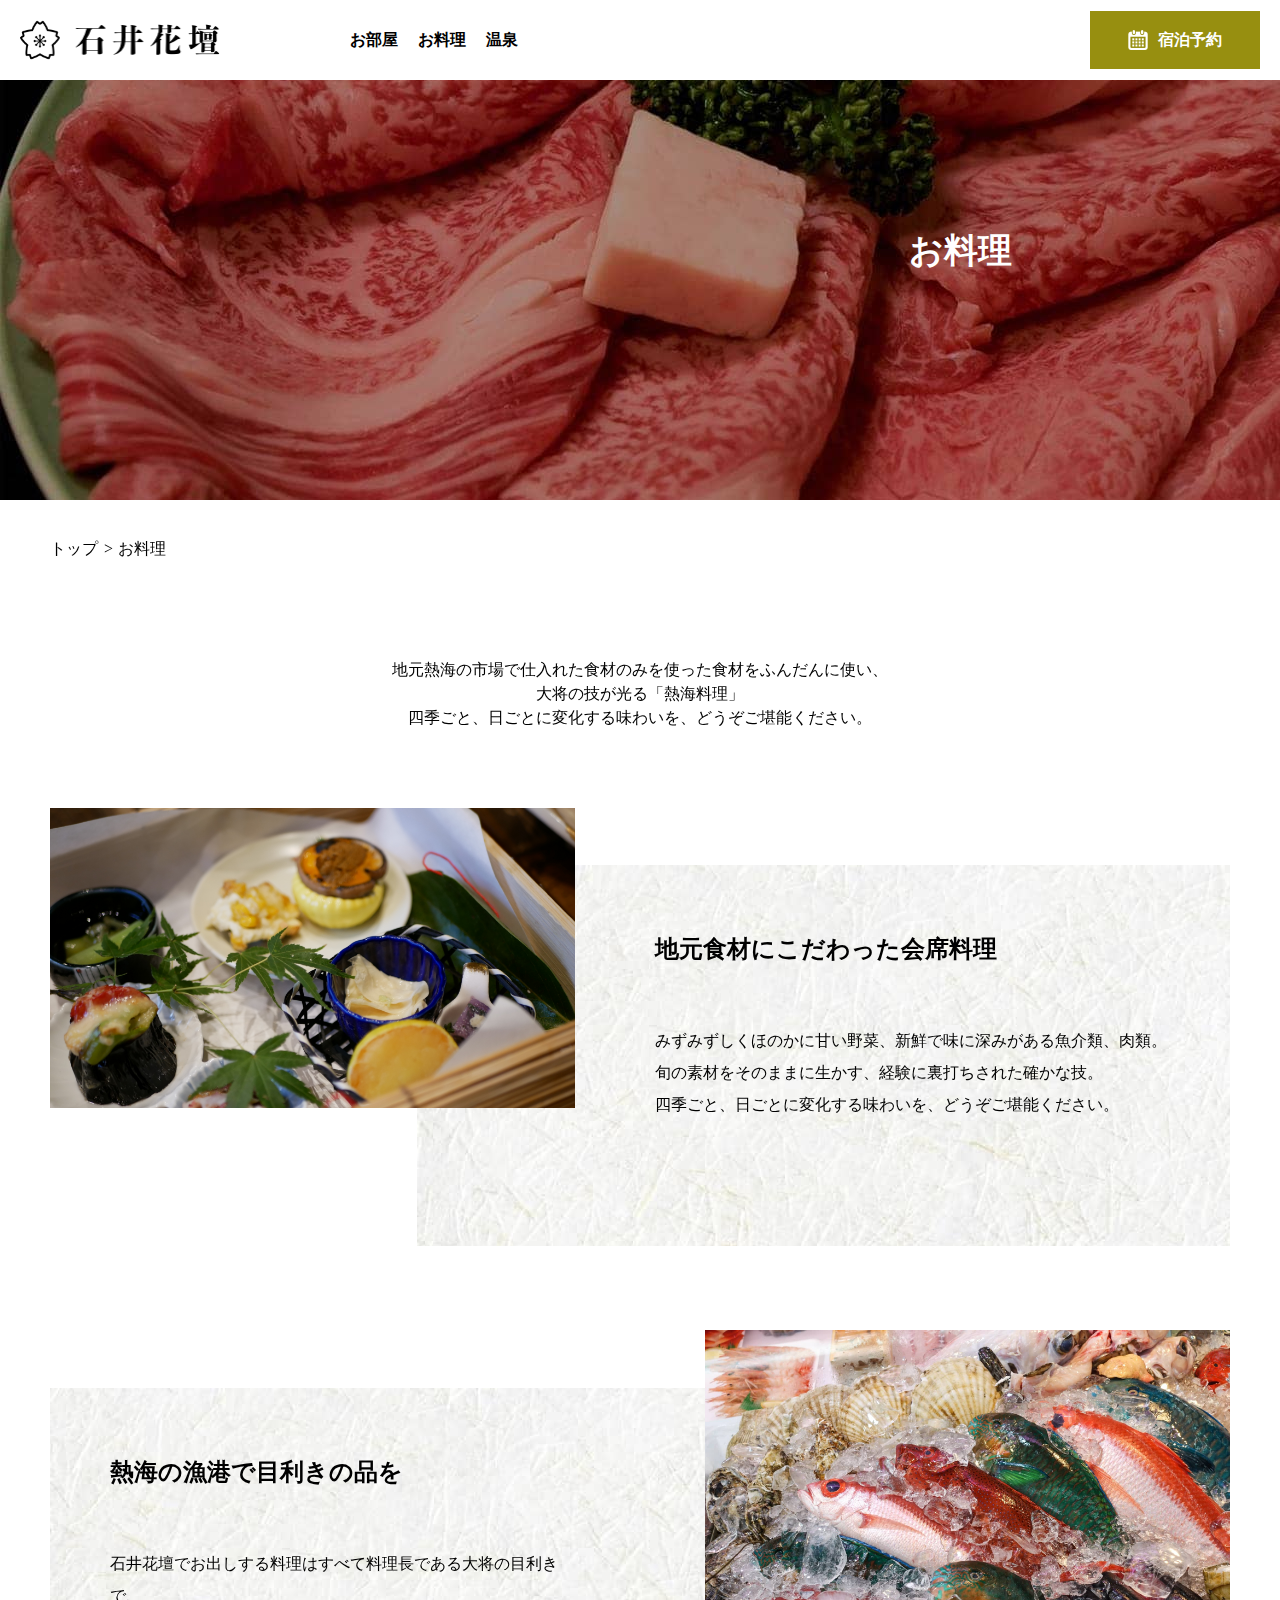
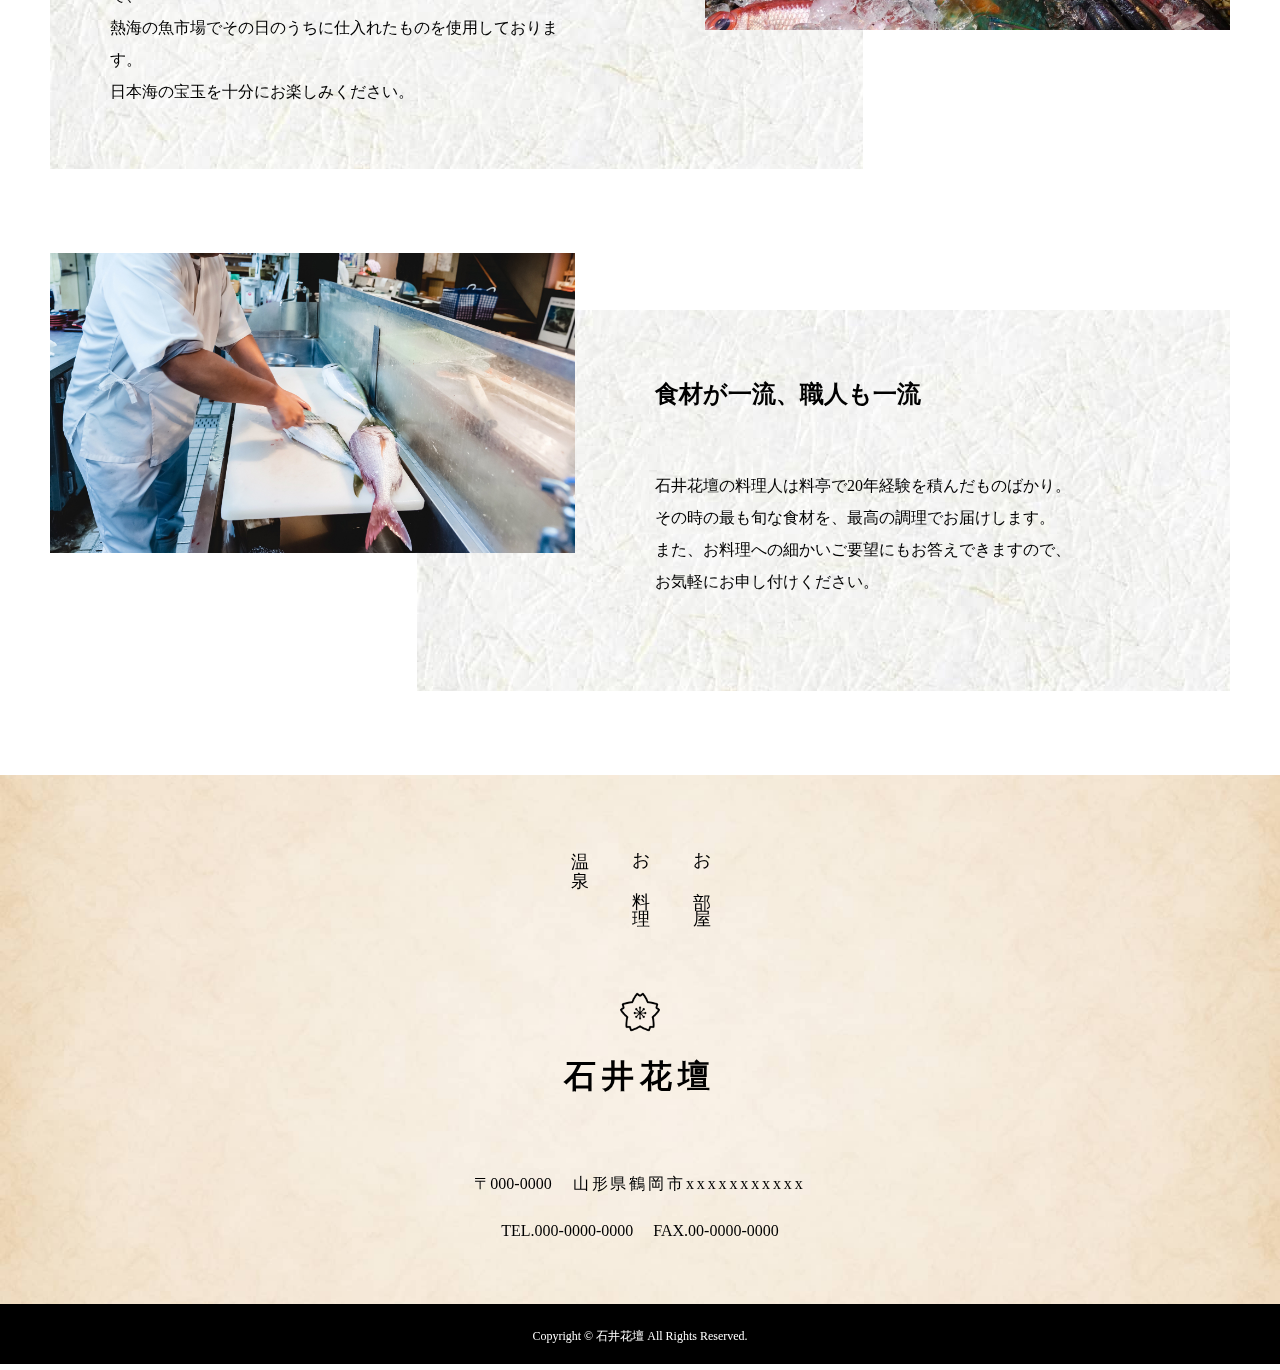
==== menu.html @ 49451297 "モーダル全ページ対応" ====
<!DOCTYPE html>
<html lang="ja">

<head>
  <meta charset="utf-8" />
  <meta http-equiv="X-UA-Compatible" content="IE=edge" />
  <meta name="viewport" content="width=device-width,initial-scale=1.0" />
  <title>お料理 - 石井花壇|温海温泉旅館【公式サイト】</title>
  <meta name="description" content="" />
  <!--PC：１２０文字以内 スマホ：70文字以内-->

  <link rel="stylesheet" href="css/reset.css" />
  <link rel="stylesheet" href="css/style.css" />
  <link rel="stylesheet" href="https://use.fontawesome.com/releases/v5.15.1/css/all.css" integrity="sha384-vp86vTRFVJgpjF9jiIGPEEqYqlDwgyBgEF109VFjmqGmIY/Y4HV4d3Gp2irVfcrp" crossorigin="anonymous">

    <!-- モーダルプラグイン -->
    <link rel="stylesheet" href="https://cdn.jsdelivr.net/npm/flatpickr/dist/flatpickr.min.css">
    <script src="https://cdn.jsdelivr.net/npm/flatpickr"></script>

</head>

<body>
  <!-- モック -->
  <img src="" alt="" class="mock"/>

  <div class="container">

    <!-- モーダル -->
    <div class="modal">
      <div class="modal_inner">
        <div class="modal_eraseBox">
          <div class="modal_erase"></div>
          <div class="modal_erase"></div>
        </div>
        <h3 class="modal_ttl">宿泊予約</h3>
        <p class="modal_txt">お名前</p>
        <input type="text" placeholder="例：石井正悟" class="modal_input">
        <p class="modal_txt">メールアドレス</p>
        <input type="email" placeholder="例：Example@example.com" class="modal_input">
        <p class="modal_txt">ご希望プラン（空いているプランのみ表示されます）</p>
        <select name="plan" id="" class="modal_input">
          <option value="" hidden>プランを選択してください</option>
          <option value="①">①【期間限定】海辺の四季旬彩、贅沢美味懐石プラン</option>
          <option value="②">②平日に優雅に楽しむ、特別宿泊プラン</option>
          <option value="③">③絶景貸切露天と個室会席を満喫できるファミリープラン</option>
        </select>
        <p class="modal_txt">日時選択</p>
        <!-- <input type="email" placeholder="日時を選択してください" class="modal_input"> -->
        <input class="flatpickr modal_input" type="text" readonly="readonly" placeholder="日時を選択してください">
  
        <input type="submit" value="送信する" class="modal_btn">

      </div>
    </div>
    <div class="modal_bgc"></div>

  <!-- ヘッダー -->
  <header class="header_row">

    <div class="header_row_left">
      <h1 class="header_row_ttl">
        <a href="index.html" class="header_link">
          <img src="img/common/sub-header-logo.png" alt="logo" class="header_row_logo">
        </a>
      </h1><!-- /.header_ttl -->

      <!-- ハンバーガーメニュー部分 -->
      <div class="nav_ham">

      </div><!-- ハンバーガーメニューここまで -->

      <!-- ナビ -->
      <nav class="header_row_nav" id="nav">
        <ul class="header_row_nav_list">
          <li class="header_row_nav_item">
            <a href="oheya.html" class="header_row_nav_link">お部屋</a>
          </li>
          <!-- /.nav_item -->
          <li class="header_row_nav_item">
            <a href="menu.html" class="header_row_nav_link">
              お料理
            </a>
          </li>
          <!-- /.nav_item -->
          <li class="header_row_nav_item">
            <a href="onsen.html" class="header_row_nav_link">
              温泉
            </a>
          </li>
          <!-- /.nav_item -->
        </ul>
      </nav>
      <!-- /.nav -->
    </div>
    <!-- header_right -->

    <div class="reserve_row">
      <div class="reserve_row_wap">
        <p href="#" class="reserve_row_link">
          <img src="img/common/calender.png" alt="カレンダー" class="reserve_row_img">
          宿泊予約
        </p>
      </div>
    </div>
  </header>


    <!-- メインコンテンツ -->
    <main>
      <!--ここからセクション （セクションの数だけコピーして使う）-->
      
        
        <section class="common_fv">
          <h2 class="common_ttl">お料理</h2>
        </section>
        
        
        
      <section class="section"> 
        <div class="section_inner">
          <ul class="breadcrumbs_list ons_flex" itemscope itemtype="http://schema.org/BreadcrumbList">
            <li itemprop="itemListElement" itemscope itemtype="http://schema.org/ListItem" class="pan_li"><a itemprop="item" href="index.html"><span itemprop="name">トップ</span></a><meta itemprop="position" content="1"></li>
            <li itemprop="itemListElement" itemscope itemtype="http://schema.org/ListItem" class="pan_li"><a itemprop="item" href="#"><span itemprop="name">お料理</span></a><meta itemprop="position" content="2"></li>
          </ul>
          <p class="common_top_txt">地元熱海の市場で仕入れた食材のみを使った食材をふんだんに使い、
            <br>
            大将の技が光る「熱海料理」
            <br>
            四季ごと、日ごとに変化する味わいを、どうぞご堪能ください。
          </p>
        </div>
      </section>
          
      <section class="common">
        <div class="section_inner">
          <div class="common_box">
            <div class="common_img">
              <img src="img/section-menu/menu01.jpg" alt="">
            </div>
            <div class="common_txtBox">
              <h3 class="common_txtBox_ttl">地元食材にこだわった会席料理</h3>
              <p class="common_txtBox_txt">みずみずしくほのかに甘い野菜、新鮮で味に深みがある魚介類、肉類。
                <br>
                旬の素材をそのままに生かす、経験に裏打ちされた確かな技。
                <br>
                四季ごと、日ごとに変化する味わいを、どうぞご堪能ください。
              </p>
            </div>
          </div>
          
          <div class="common_box">
            <div class="common_img _img_wrapper">
              <img src="img/section-menu/menu02.jpg" alt="">
            </div>
            <div class="common_txtBox _txt_wrapper">
              <h3 class="common_txtBox_ttl _txtBox_wrap">熱海の漁港で目利きの品を</h3>
              <p class="common_txtBox_txt _txtBox_wrap">石井花壇でお出しする料理はすべて料理長である大将の目利きで、
                <br>
                熱海の魚市場でその日のうちに仕入れたものを使用しております。
                <br>
                日本海の宝玉を十分にお楽しみください。
              </p>
            </div>
          </div>
          
          <div class="common_box">
            <div class="common_img">
              <img src="img/section-menu/menu03.jpg" alt="">
            </div>
            <div class="common_txtBox">
              <h3 class="common_txtBox_ttl">食材が一流、職人も一流</h3>
              <p class="common_txtBox_txt">石井花壇の料理人は料亭で20年経験を積んだものばかり。
                <br>
                その時の最も旬な食材を、最高の調理でお届けします。
                <br>
                また、お料理への細かいご要望にもお答えできますので、
                <br>
                お気軽にお申し付けください。
              </p>
            </div>
          </div>          
        </div>
      </section>
        
        
      <!--//ここまでセクション-->

    </main>

    <!-- フッター -->
    <footer class="footer" data-aos="fade-up">
      <div class="footer_info">
        <nav class="footer_nav">
          <ul class="footer_nav_list">
            <li class="footer_nav_item"><a href="oheya.html" class="footer_nav_link">お　部　屋</a></li>
            <li class="footer_nav_item"><a href="menu.html" class="footer_nav_link">お　料　理</a></li>
            <li class="footer_nav_item"><a href="onsen.html" class="footer_nav_link">温　泉</a></li>
          </ul>
        </nav>
        <div class="footer_logo">
          <img src="img/common/logo02.png" alt="ロゴ画像">
        </div>
        <h2 class="footer_ttl">石井花壇</h2>
        <div class="footer_box">
          <p class="footer_box_post">〒000-0000</p>
          <p class="footer_box_address">山形県鶴岡市xxxxxxxxxxx</p>
        </div>
        <div class="footer_box2">
          <p class="footer_box2_tel">TEL.000-0000-0000</p>
          <p class="footer_box2_fax">FAX.00-0000-0000</p>
        </div>
      </div>
      <div class="footer_copyright">
        <small class="footer_copyright_txt">Copyright © 石井花壇 All Rights Reserved.</small>
      </div>
    </footer>

  </div><!-- /.container -->

  <script src="https://ajax.googleapis.com/ajax/libs/jquery/3.5.1/jquery.min.js"></script>
  <script src="js/main.js"></script>
</body>

</html>
---- css/style.css ----
@charset "UTF-8";
/****************************************:

スタイル読み込み

*****************************************:*/
/**********

変数管理

**********/
/*************

レスポンシブ

**************/
/*************

メディアクエリ定義

**************/
/*************

font-size定義

**************/
/*************

flex定義

**************/
body {
  font-size: 16px;
  /*IE9以前に対応する*/
  font-size: 1rem;
  margin: 0 auto;
  font-family: "Times New Roman", "游明朝", "Yu Mincho", "游明朝体", "YuMincho", "ヒラギノ明朝 Pro W3", "Hiragino Mincho Pro", "HiraMinProN-W3", "HGS明朝E", "ＭＳ Ｐ明朝", "MS PMincho", serif;
  color: #000000;
}

* {
  box-sizing: border-box;
}

.container {
  margin: 0 auto;
}

/*************

モック画像
終わったら削除

**************/
.mock {
  /* モック画像 */
  position: absolute;
  top: 0;
  left: 0;
  right: 0;
  margin: 0 auto;
  width: 1920px;
  opacity: 0.3;
  /* 反転 */
  filter: hue-rotate(180deg);
  /* テキストを掴まないように */
  pointer-events: none;
  z-index: 999;
}

.section_ttl {
  font-size: 36px;
  /*IE9以前に対応する*/
  font-size: 2.25rem;
  display: block;
  text-align: center;
}

.section_inner {
  width: 100%;
  max-width: 1180px;
  margin: 0 auto;
}

/****************************************:

下層ページ用ヘッダー

*****************************************:*/
.header_row {
  width: 100%;
  height: 80px;
  padding: 0 20px;
  color: #000000;
  font-weight: bold;
  background: #ffffff;
  z-index: 999;
  position: fixed;
  display: flex;
  align-items: center;
}

.header_row_left {
  width: 50%;
  display: flex;
  align-items: center;
}

.header_row_ttl {
  width: 200px;
  height: 40px;
  margin-right: 120px;
}

.header_row_nav_list {
  display: flex;
}

.header_row_nav_link {
  margin-right: 30px;
  padding: 10px;
  color: #000000;
}

.header_row_nav_link:last-of-type {
  margin-right: 0;
}

.reserve_row {
  width: 50%;
  display: flex;
  justify-content: flex-end;
}

.reserve_row_link {
  width: 170px;
  padding: 19px;
  font-size: 16px;
  /*IE9以前に対応する*/
  font-size: 1rem;
  line-height: 0;
  letter-spacing: 0;
  color: #ffffff;
  background: #978F10;
  display: flex;
  justify-content: center;
  align-items: center;
  cursor: pointer;
}

.reserve_row_img {
  width: 20px;
  height: 20px;
  margin-right: 10px;
}

/****************************************:

button

*****************************************:*/
/****************************************:

モーダル

*****************************************:*/
/****************************************:

パンくずリスト

*****************************************:*/
/****************************************:

footer

*****************************************:*/
.footer_info {
  background: url(../../img/common/bg3.jpg) center/cover;
}

.footer_nav {
  margin: 0 auto;
  writing-mode: vertical-rl;
}

.footer_nav_list {
  margin-top: 64px;
  margin-bottom: 96px;
}

.footer_nav_item {
  margin-left: 34px;
  font-size: 18px;
  /*IE9以前に対応する*/
  font-size: 1.125rem;
}

.footer_nav_item:last-child {
  margin-left: 0;
}

.footer_logo {
  width: 40px;
  height: 40px;
  margin: 0 auto 20px;
}

.footer_ttl {
  margin-bottom: 72px;
  font-size: 32px;
  /*IE9以前に対応する*/
  font-size: 2rem;
  font-weight: bold;
  text-align: center;
  letter-spacing: 5.76px;
  line-height: 1.5;
}

.footer_box {
  display: flex;
  justify-content: center;
  margin: 0 auto 23px;
  text-align: center;
}

.footer_box_post {
  margin-right: 21px;
}

.footer_box_address {
  letter-spacing: 2.88px;
}

.footer_box2 {
  display: flex;
  justify-content: center;
  margin: 0 auto;
  text-align: center;
  padding-bottom: 61px;
}

.footer_box2_tel {
  margin-right: 20px;
}

.footer_copyright {
  height: 60px;
  background: #000000;
  text-align: center;
}

.footer_copyright_txt {
  padding-top: 23px;
  padding-bottom: 25px;
  color: #ffffff;
  font-size: 12px;
  /*IE9以前に対応する*/
  font-size: 0.75rem;
  display: block;
}

/****************************************:

各ページのスタイル読み込み

*****************************************:*/
/****************************************:

共通

*****************************************:*/
.__btn {
  border: 1px solid #000000;
}

/****************************************:

header

*****************************************:*/
.header {
  width: 100%;
  padding: 20px;
  color: #ffffff;
  position: absolute;
  top: 0;
  display: flex;
  align-items: center;
  z-index: 99;
}

.header_left {
  width: 50%;
  display: flex;
  align-items: center;
}

.header_ttl {
  width: 200px;
  height: 40px;
  margin-right: 120px;
}

.header_logo-b {
  display: none;
}

.header_nav_list {
  display: flex;
}

.header_nav_link {
  margin-right: 30px;
  padding: 10px;
  color: #ffffff;
}

.header_nav_link:last-of-type {
  margin-right: 0;
}

.reserve {
  width: 50%;
  display: flex;
  justify-content: flex-end;
}

.reserve_link {
  width: 170px;
  padding: 19px;
  font-size: 16px;
  /*IE9以前に対応する*/
  font-size: 1rem;
  line-height: 0;
  letter-spacing: 0;
  background: #978F10;
  display: flex;
  justify-content: center;
  align-items: center;
  cursor: pointer;
}

.reserve_img {
  width: 20px;
  height: 20px;
  margin-right: 10px;
}

.header.fix {
  height: 80px;
  margin: 0;
  font-weight: bold;
  background: #ffffff;
  z-index: 999;
  position: fixed;
}

.header_logo-w.fix {
  display: none;
}

.header_logo-b.fix {
  display: block;
}

.header_nav_link.fix {
  color: #000000;
}

/****************************************:

fv

*****************************************:*/
.main_imgBox {
  width: 100%;
  height: 100vh;
  position: relative;
  overflow: hidden;
}

.main_img {
  width: 100%;
  height: 100vh;
  opacity: 0;
  position: absolute;
  left: 0;
  top: 0;
  z-index: -999;
  animation: anime 15s 0s infinite;
  -webkit-animation: anime 15s 0s infinite;
}

.main_img:nth-of-type(2) {
  animation-delay: 5s;
}

.main_img:nth-of-type(3) {
  animation-delay: 10s;
}

@keyframes anime {
  0% {
    opacity: 1;
  }
  17% {
    opacity: 1;
  }
  34% {
    opacity: 1;
  }
  51% {
    opacity: 0;
    z-index: 3;
    transform: scale(1.05);
  }
  100% {
    opacity: 0;
  }
}

.fv {
  width: 100%;
  height: 100vh;
  font-size: 34px;
  /*IE9以前に対応する*/
  font-size: 2.125rem;
  color: #ffffff;
  position: relative;
}

.fv_ttl {
  writing-mode: vertical-lr;
  position: absolute;
  top: 282px;
  right: 508px;
  z-index: 10;
}

.fv_ttl2 {
  writing-mode: vertical-lr;
  position: absolute;
  top: 282px;
  right: 608px;
  z-index: 10;
}

.fv_under {
  margin: 0 0 106px auto;
  background: url("../img/common/bg.jpg") center/cover no-repeat;
}

.fv_under .section_inner {
  height: 681px;
  writing-mode: vertical-rl;
}

.fv_under_ttl {
  margin: 64px 101px 0 33px;
  line-height: 1em;
  letter-spacing: 0;
  font-size: 28px;
  /*IE9以前に対応する*/
  font-size: 1.75rem;
}

.fv_under_ttl2 {
  margin: 149px 0 0 0;
  line-height: 1em;
  letter-spacing: 0;
  font-size: 28px;
  /*IE9以前に対応する*/
  font-size: 1.75rem;
}

.fv_under_wrap {
  margin: 150px 100px 0 308px;
}

.fv_under_txt.fv_txt, .fv_under_txt2.fv_txt, .fv_under_txt3.fv_txt {
  margin-left: 118px;
  line-height: 1.73em;
  letter-spacing: 0;
  font-size: 16px;
  /*IE9以前に対応する*/
  font-size: 1rem;
}

.fv_under_txt4 {
  margin-bottom: 120px;
  text-align: right;
}

.fv_under_list {
  list-style: none;
}

/****************************************:

section

*****************************************:*/
.top_about {
  margin-bottom: -44px;
}

.top_about_box {
  display: flex;
  justify-content: flex-start;
  margin-bottom: 122px;
}

.top_about_box:nth-child(even) {
  flex-direction: row-reverse;
}

.top_about_left {
  width: 55%;
  height: 545px;
}

.top_about_right {
  width: 30%;
  margin: 32px 0 0 137px;
  letter-spacing: 0;
}

.top_about_ttl {
  margin-bottom: 50px;
  font-size: 36px;
  /*IE9以前に対応する*/
  font-size: 2.25rem;
  line-height: 1.5em;
}

.top_about_txt {
  margin-bottom: 75px;
  font-size: 16px;
  /*IE9以前に対応する*/
  font-size: 1rem;
  line-height: 2em;
}

.top_about_link {
  padding: 20px 40px;
  display: inline-block;
  line-height: 20px;
}

/****************************************:

section

*****************************************:*/
.plan {
  height: 775px;
  background: url(../../img/common/bg02.jpg) center/cover;
}

.plan_logo {
  height: 40px;
  width: 40px;
  margin: 0 auto 60px;
  padding-top: 60px;
}

.plan_box {
  margin-top: 66px;
  display: flex;
  justify-content: space-between;
}

.plan_boxImg {
  height: 209px;
  width: 331px;
  margin-bottom: 32px;
  overflow: hidden;
}

.plan_ttl {
  margin-bottom: 36px;
  font-size: 20px;
  /*IE9以前に対応する*/
  font-size: 1.25rem;
  line-height: 1.6;
}

.plan_txt {
  line-height: 2;
}

/****************************************:

section

*****************************************:*/
.area ul {
  display: none;
}

.area ul.show {
  display: block;
}

.notice {
  height: 697px;
  margin-top: 60px;
  margin-bottom: 75px;
}

.notice_logo {
  height: 40px;
  width: 40px;
  margin: 0 auto 20px;
}

.notice_sales {
  display: flex;
  justify-content: center;
}

.notice_sales_txt {
  margin-top: 46px;
  margin-right: 53px;
  margin-bottom: 64px;
}

.notice_sales_txt:last-child {
  margin-right: 0;
}

.notice_sales_txt:hover {
  text-decoration: underline;
}

.notice_box {
  display: flex;
  flex-wrap: wrap;
}

.notice_item {
  height: 130px;
  width: 570px;
  margin-left: 10px;
  margin-bottom: 60px;
  display: flex;
}

.notice_item_img {
  height: 100px;
  width: 103px;
}

.notice_textbox {
  margin-left: 30px;
}

.notice_textbox_date {
  margin-bottom: 10px;
}

/****************************************:

section

*****************************************:*/
.access {
  height: 1381px;
  background: url(../../img/common/bg.jpg) center/cover;
}

.access_logo {
  height: 40px;
  width: 40px;
  margin: 0 auto 20px;
}

.access_box {
  margin-top: 66px;
  display: flex;
}

.access_imgbox {
  height: 370px;
  width: 656px;
}

.access_textbox {
  margin-top: 20px;
  margin-left: 83px;
  text-align: left;
}

.access_txt {
  margin-bottom: 24px;
  font-weight: bold;
}

.access_map {
  display: block;
  margin: 69px auto 110px;
}

/****************************************:

footer

*****************************************:*/
/****************************************:

fv

*****************************************:*/
.common_fv {
  width: 1920px;
  height: 500px;
  margin-bottom: 37px;
  background: url(../img/section-menu/menu-header.jpg) center/cover;
  position: relative;
}

.common_ttl {
  color: #ffffff;
  font-size: 34px;
  /*IE9以前に対応する*/
  font-size: 2.125rem;
  position: absolute;
  top: 50%;
  left: 50%;
  transform: translate(-50%, -50%);
}

.common_pan {
  margin-bottom: 97px;
}

.common_top_txt {
  margin-bottom: 78px;
  font-size: 16px;
  /*IE9以前に対応する*/
  font-size: 1rem;
  text-align: center;
}

.common_box {
  margin-bottom: 84px;
}

.common_img {
  width: 525px;
  height: 300px;
  overflow: hidden;
}

@media screen and (max-width: 769px) and (min-width: 480px) {
  .common_img {
    width: 50%;
  }
}

.common_txtBox {
  width: 813px;
  height: 381px;
  margin: -243px 0 0 367px;
  background: url(../img/common/bg.jpg);
}

.common_txtBox_ttl {
  margin-left: 238px;
  margin-bottom: 52px;
  padding-top: 60px;
  font-size: 24px;
  /*IE9以前に対応する*/
  font-size: 1.5rem;
  line-height: 2;
}

.common_txtBox_txt {
  margin-left: 238px;
  font-size: 16px;
  /*IE9以前に対応する*/
  font-size: 1rem;
  line-height: 2;
}

._img_wrapper {
  margin: 0 0 0 auto;
}

._txt_wrapper {
  margin: -242px auto 0 0;
  padding: 0 274px 165px 0;
}

._txtBox_wrap {
  margin-left: 60px;
}

/****************************************:

section

*****************************************:*/
/****************************************:

header下層ページデザイン修正

*****************************************:*/
/****************************************:

fv

*****************************************:*/
.mb52 {
  margin-bottom: 52px;
}

.note {
  font-size: 14px;
  /*IE9以前に対応する*/
  font-size: 0.875rem;
  line-height: 1.5;
}

.oheya_fv {
  width: 100%;
  height: 580px;
  margin-bottom: 37px;
  background: url(../../img/section-oheya/oheya-header.jpg) center/cover;
  position: relative;
}

.oheya_common_txtBox_txt_note {
  margin-left: 238px;
}

/****************************************:

section

*****************************************:*/
.ons_mb {
  margin-bottom: 200px !important;
}

@media screen and (max-width: 769px) and (min-width: 480px) {
  .ons_mb {
    margin-bottom: 70px !important;
  }
}

.ons_flex {
  display: flex;
  justify-content: flex-start;
  flex-wrap: nowrap;
}

.pan_li {
  margin: 0 20px 97px 0;
  position: relative;
}

.pan_li:nth-child(1)::after {
  content: ">";
  position: absolute;
  top: 0;
  right: -15px;
}

/****************************************:

fv

*****************************************:*/
@media screen and (max-width: 769px) and (min-width: 480px) {
  .ons_body .header_ttl {
    height: auto;
    margin-right: 80px;
  }
}

.ons_body .row {
  height: 80px;
  margin: 0;
  color: #000000;
  font-weight: bold;
  background: #ffffff;
  z-index: 999;
  position: fixed;
}

@media screen and (max-width: 769px) and (min-width: 480px) {
  .ons_body .row {
    height: 60px;
  }
}

@media screen and (max-width: 769px) and (min-width: 480px) {
  .ons_body .header_nav_link {
    width: 53px;
    padding: 0 !important;
    margin-right: 30px;
    display: block;
  }
}

.ons_body .header_nav_link:last-of-type {
  margin-right: 0;
}

.ons_body .footer_nav_list {
  margin-top: 24px;
  margin-bottom: 30px;
}

.ons_body .footer_nav_item {
  font-size: 15px;
  /*IE9以前に対応する*/
  font-size: 0.9375rem;
}

.ons_body .footer_logo {
  width: 32px;
  height: 32px;
}

.ons_body .footer_ttl {
  margin-bottom: 27px;
  font-size: 23px;
  /*IE9以前に対応する*/
  font-size: 1.4375rem;
}

.ons_body .footer_box2 {
  padding-bottom: 41px;
}

.ons_body .footer_copyright_txt {
  padding-top: 23px;
  padding-bottom: 20px;
  font-size: 9px;
  /*IE9以前に対応する*/
  font-size: 0.5625rem;
}

@media screen and (max-width: 769px) and (min-width: 480px) {
  .ons_main .section_inner {
    max-width: 677px;
  }
}

.ons_fv {
  width: 1920px;
  height: 580px;
  margin-bottom: 37px;
  background: url(../../img/section-onsen/onsen-header.jpg) center/cover;
  display: flex;
  align-items: center;
  justify-content: center;
}

@media screen and (max-width: 769px) and (min-width: 480px) {
  .ons_fv {
    width: 751px;
    height: 432px;
  }
}

.ons_ttl {
  color: #ffffff;
  font-size: 34px;
}

.ons_pan {
  margin-bottom: 97px;
  font-size: 16px;
  font-weight: bold;
}

.ons_top_txt {
  margin-bottom: 78px;
  font-size: 16px;
  font-weight: bold;
  line-height: 2;
  text-align: center;
}

@media screen and (max-width: 769px) and (min-width: 480px) {
  .ons_top_txt {
    font-size: 14px;
  }
}

.ons_imgTxt {
  margin-bottom: 84px;
}

.ons_imgBox {
  width: 525px;
  height: 300px;
  display: flex;
  align-items: center;
  justify-content: center;
  overflow: hidden;
}

@media screen and (max-width: 769px) and (min-width: 480px) {
  .ons_imgBox {
    width: 367px;
    height: 245px;
  }
}

.ons_txtBox {
  width: 813px;
  height: 381px;
  padding: 60px 127px 165px 238px;
  margin: -243px 0 0 367px;
  font-weight: bold;
  background: transparent url(../../img/common/bg.jpg);
  box-sizing: border-box;
}

@media screen and (max-width: 769px) and (min-width: 480px) {
  .ons_txtBox {
    width: 439px;
    height: 260px;
    padding: 38px 20px 50px 143px;
    margin: -200px 0 0 246px;
  }
}

.ons_boxTtl {
  margin-bottom: 52px;
  font-size: 24px;
  line-height: 2;
}

@media screen and (max-width: 769px) and (min-width: 480px) {
  .ons_boxTtl {
    margin-bottom: 30px;
    font-size: 17px;
  }
}

.ons_txt {
  font-size: 16px;
  line-height: 2;
}

@media screen and (max-width: 769px) and (min-width: 480px) {
  .ons_txt {
    font-size: 12px;
  }
}

.ons_effect {
  padding: 100px 0;
  margin-bottom: 100px;
  border-top: 1px solid #ccc;
  border-bottom: 1px solid #ccc;
}

@media screen and (max-width: 769px) and (min-width: 480px) {
  .ons_effect {
    padding: 40px 0;
    margin-bottom: 40px;
  }
}

.ons_effect_ttl {
  margin-bottom: 69px;
  font-size: 26px;
}

@media screen and (max-width: 769px) and (min-width: 480px) {
  .ons_effect_ttl {
    margin-bottom: 49px;
    font-size: 22px;
  }
}

.ons_table {
  width: 880px;
  margin: 0 auto;
  font-weight: bold;
}

@media screen and (max-width: 769px) and (min-width: 480px) {
  .ons_table {
    width: 677px;
  }
}

.ons_table_tr {
  text-align: left;
  font-size: 15px;
  border-top: 1px solid #ccc;
}

@media screen and (max-width: 769px) and (min-width: 480px) {
  .ons_table_tr {
    font-size: 13px;
  }
}

.ons_table_tr:nth-child(3) {
  border-bottom: 1px solid #ccc;
}

.ons_table_th {
  width: 187px;
  padding: 17px 125px 17px 0;
}

@media screen and (max-width: 769px) and (min-width: 480px) {
  .ons_table_th {
    width: 148px;
    padding: 13px 0 13px 15px;
  }
}

.ons_table_td {
  width: 660px;
  padding: 17px 0;
}

@media screen and (max-width: 769px) and (min-width: 480px) {
  .ons_table_td {
    width: 650px;
  }
}

._imgBoxUnder {
  margin: 0 0 0 auto;
}

._txtBoxUnder {
  padding: 60px 209px 165px 60px;
  margin: -242px auto 0 0;
}

@media screen and (max-width: 769px) and (min-width: 480px) {
  ._txtBoxUnder {
    width: 439px;
    height: 265px;
    padding: 40px 145px 39px 31px;
    margin: -200px 0 0 0;
  }
}

/****************************************:

section

*****************************************:*/
/****************************************:

modal

*****************************************:*/
body.modalin {
  overflow: hidden;
}

.container {
  position: relative;
}

.modal {
  position: fixed;
  top: 50%;
  left: 50%;
  z-index: 1001;
  transform: translate(-50%, -50%);
  display: none;
}

.modal.in {
  display: block;
}

.modal_inner {
  width: 550px;
  height: 600px;
  padding: 29px 60px 90px;
  font-weight: bold;
  box-sizing: border-box;
  background-color: #ffffff;
  position: relative;
}

.modal_eraseBox {
  width: 25px;
  height: 25px;
  position: absolute;
  top: 35px;
  right: 22px;
  z-index: 10;
  cursor: pointer;
}

.modal_erase {
  width: 30px;
  height: 2px;
  background-color: #707070;
  transform-origin: 100% 0%;
  transform: translateX(-30%) rotate(-45deg);
}

.modal_erase:nth-child(2) {
  transform-origin: 0% 0%;
  transform: translateX(3%) rotate(45deg);
}

.modal_ttl {
  margin: 0 auto 30px;
  font-size: 20px;
  display: table;
}

.modal_txt {
  margin-bottom: 5px;
  font-size: 16px;
}

.modal_txt:nth-child(2) {
  padding-top: 30px;
  border-top: 1px solid #ccc;
}

.modal_input {
  width: 429px;
  padding: 8px 0;
  margin-bottom: 5px;
  appearance: none;
}

.modal_input::-ms-expand {
  display: none;
}

.modal_btn {
  width: 198px;
  height: 42px;
  margin: 64px auto 0;
  display: block;
}

.modal_bgc {
  width: 100%;
  height: 100vh;
  background-color: rgba(0, 0, 0, 0);
  position: fixed;
  top: 0;
  left: 0;
  z-index: -1000;
  transition: .3s;
}

.modal_bgc.in {
  background-color: rgba(0, 0, 0, 0.5);
  z-index: 1000;
}
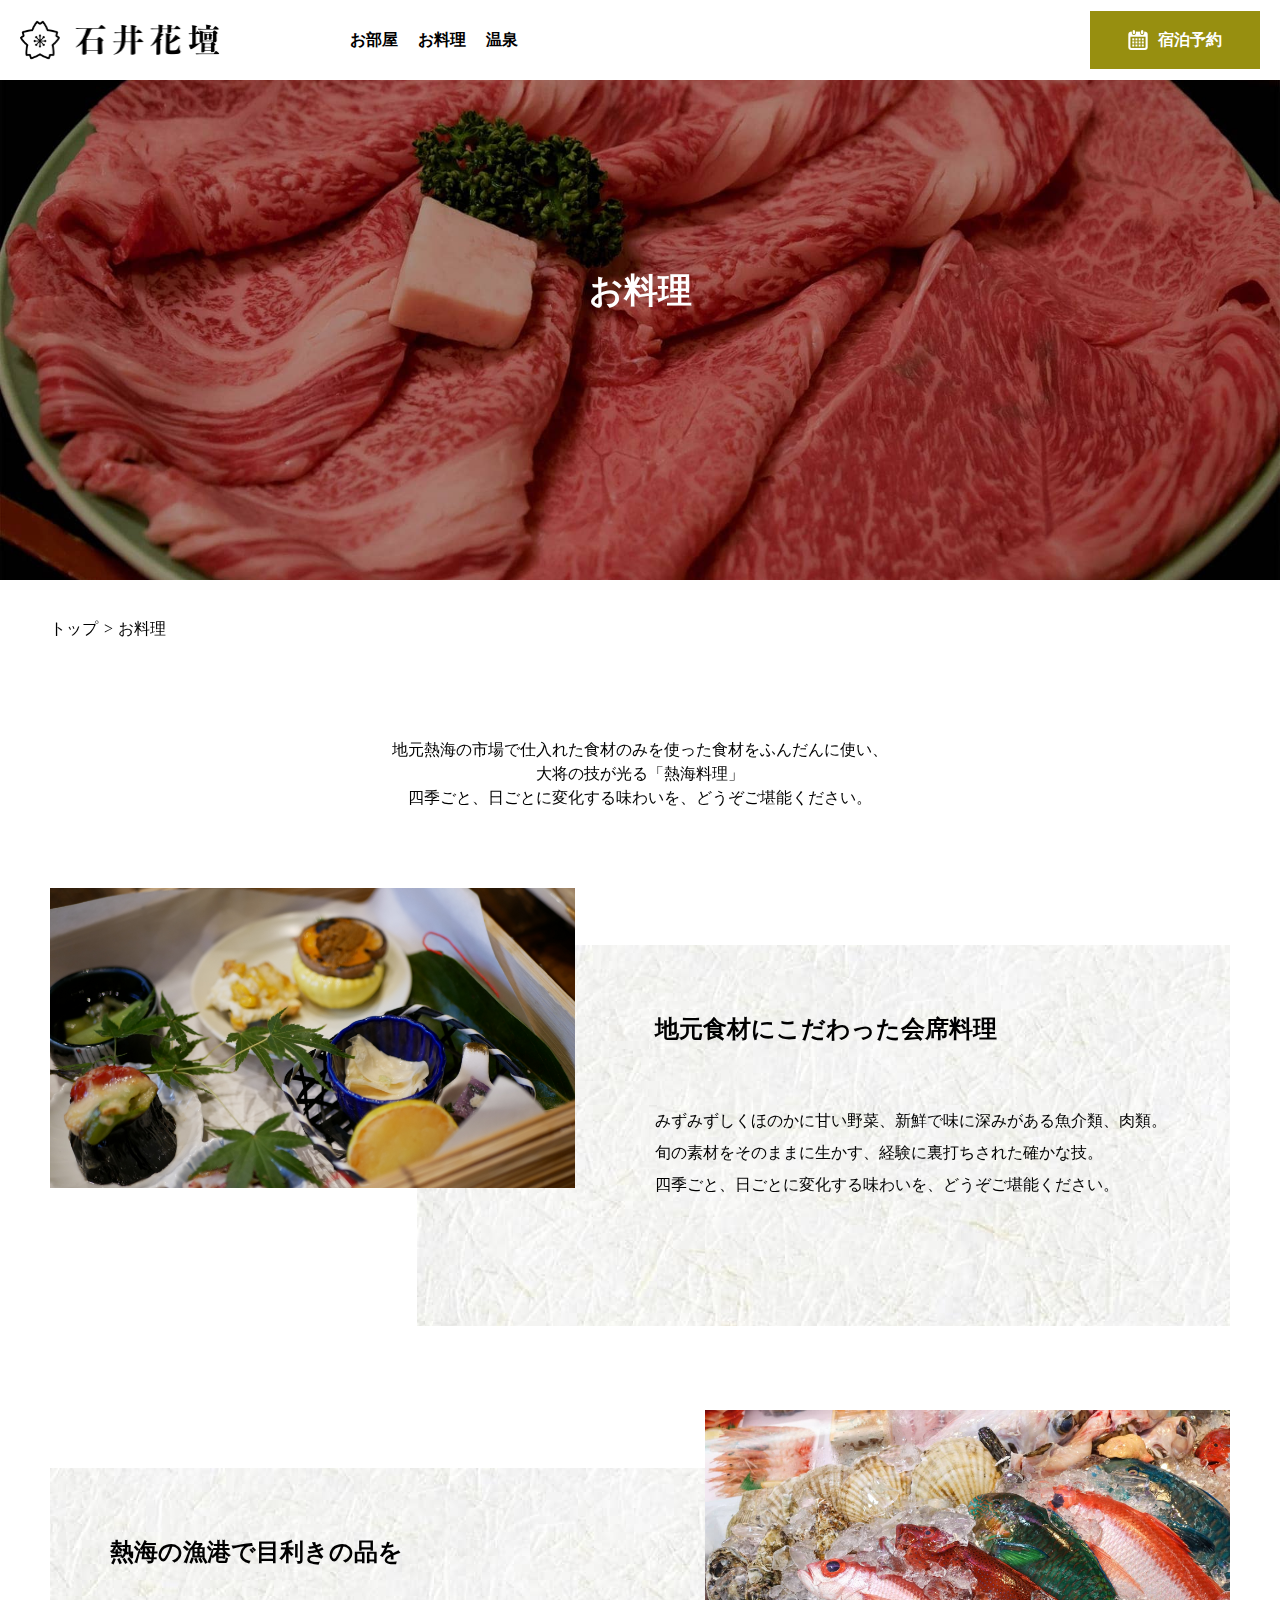
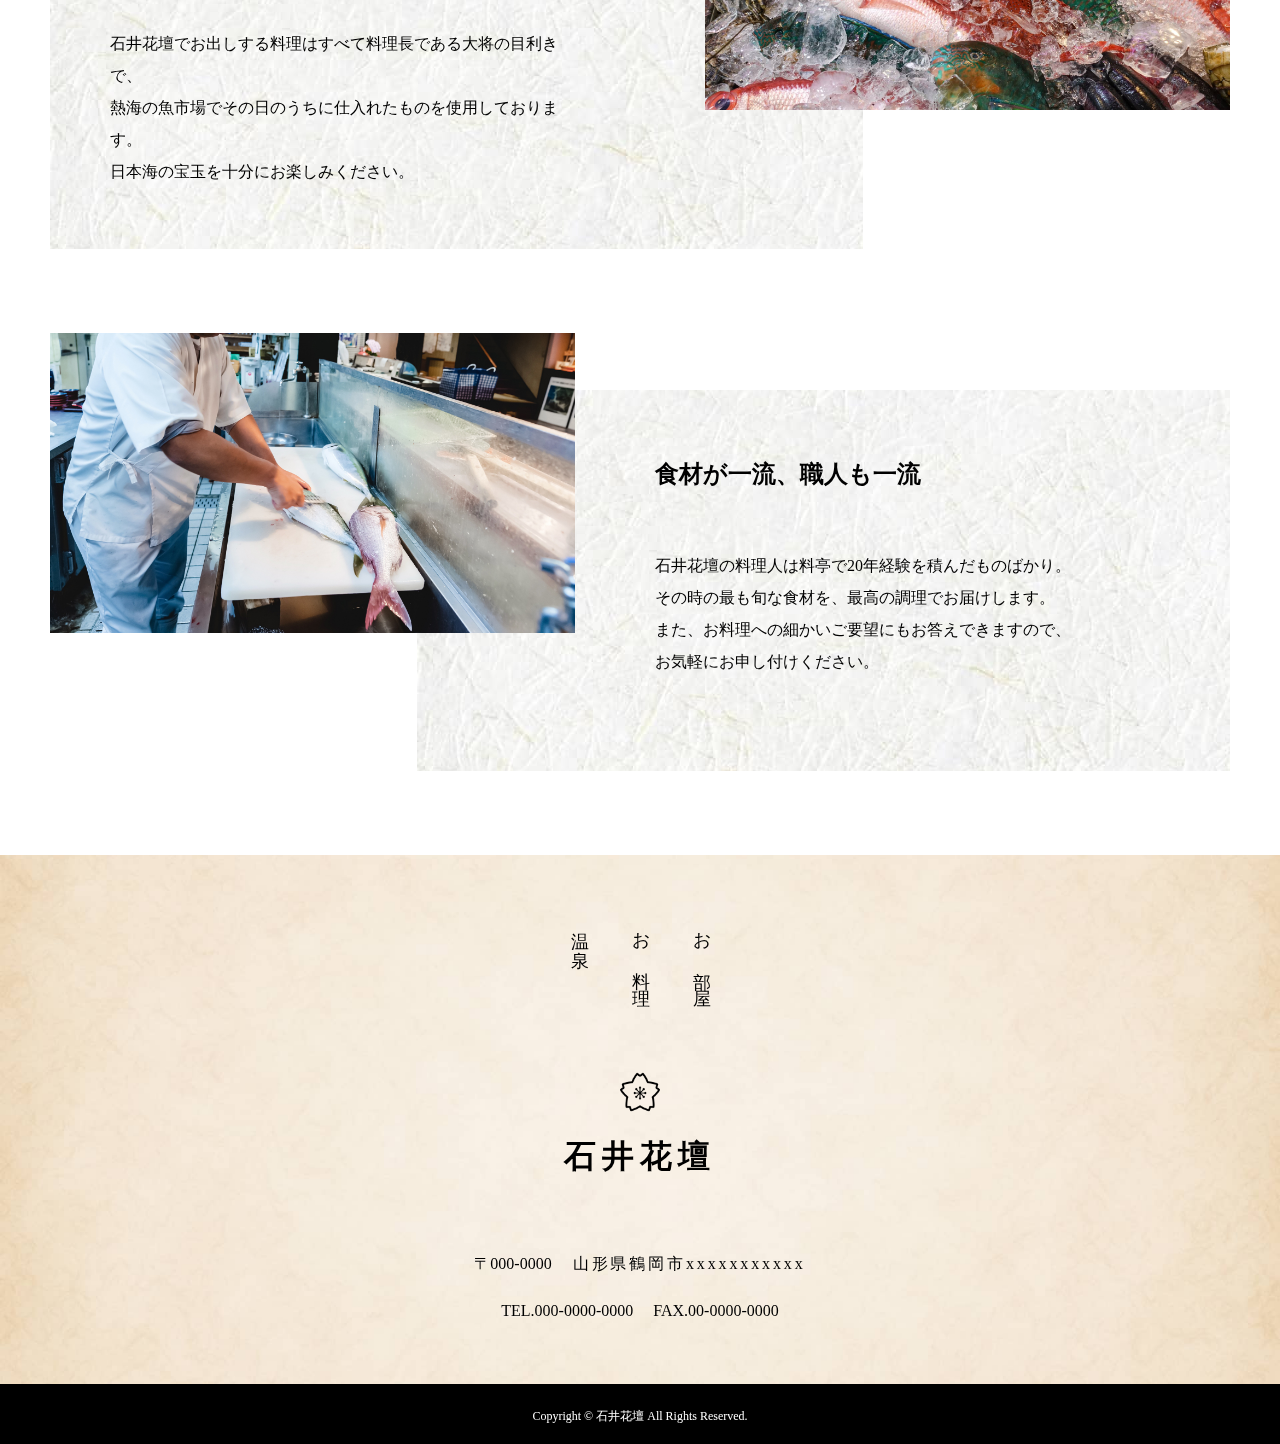
==== commit 65101d35: "更新" ====
--- a/menu.html
+++ b/menu.html
@@ -11,17 +11,19 @@
 
   <link rel="stylesheet" href="css/reset.css" />
   <link rel="stylesheet" href="css/style.css" />
-  <link rel="stylesheet" href="https://use.fontawesome.com/releases/v5.15.1/css/all.css" integrity="sha384-vp86vTRFVJgpjF9jiIGPEEqYqlDwgyBgEF109VFjmqGmIY/Y4HV4d3Gp2irVfcrp" crossorigin="anonymous">
-
-    <!-- モーダルプラグイン -->
-    <link rel="stylesheet" href="https://cdn.jsdelivr.net/npm/flatpickr/dist/flatpickr.min.css">
-    <script src="https://cdn.jsdelivr.net/npm/flatpickr"></script>
+  <link rel="icon" href="img/common/logo02.png">
+  <link rel="stylesheet" href="https://use.fontawesome.com/releases/v5.15.1/css/all.css"
+    integrity="sha384-vp86vTRFVJgpjF9jiIGPEEqYqlDwgyBgEF109VFjmqGmIY/Y4HV4d3Gp2irVfcrp" crossorigin="anonymous">
+
+  <!-- モーダルプラグイン -->
+  <link rel="stylesheet" href="https://cdn.jsdelivr.net/npm/flatpickr/dist/flatpickr.min.css">
+  <script src="https://cdn.jsdelivr.net/npm/flatpickr"></script>
 
 </head>
 
 <body>
   <!-- モック -->
-  <img src="" alt="" class="mock"/>
+  <img src="" alt="" class="mock" />
 
   <div class="container">
 
@@ -47,80 +49,86 @@
         <p class="modal_txt">日時選択</p>
         <!-- <input type="email" placeholder="日時を選択してください" class="modal_input"> -->
         <input class="flatpickr modal_input" type="text" readonly="readonly" placeholder="日時を選択してください">
-  
+
         <input type="submit" value="送信する" class="modal_btn">
 
       </div>
     </div>
     <div class="modal_bgc"></div>
 
-  <!-- ヘッダー -->
-  <header class="header_row">
-
-    <div class="header_row_left">
-      <h1 class="header_row_ttl">
-        <a href="index.html" class="header_link">
-          <img src="img/common/sub-header-logo.png" alt="logo" class="header_row_logo">
-        </a>
-      </h1><!-- /.header_ttl -->
-
-      <!-- ハンバーガーメニュー部分 -->
-      <div class="nav_ham">
-
-      </div><!-- ハンバーガーメニューここまで -->
-
-      <!-- ナビ -->
-      <nav class="header_row_nav" id="nav">
-        <ul class="header_row_nav_list">
-          <li class="header_row_nav_item">
-            <a href="oheya.html" class="header_row_nav_link">お部屋</a>
-          </li>
-          <!-- /.nav_item -->
-          <li class="header_row_nav_item">
-            <a href="menu.html" class="header_row_nav_link">
-              お料理
-            </a>
-          </li>
-          <!-- /.nav_item -->
-          <li class="header_row_nav_item">
-            <a href="onsen.html" class="header_row_nav_link">
-              温泉
-            </a>
-          </li>
-          <!-- /.nav_item -->
-        </ul>
-      </nav>
-      <!-- /.nav -->
-    </div>
-    <!-- header_right -->
-
-    <div class="reserve_row">
-      <div class="reserve_row_wap">
-        <p href="#" class="reserve_row_link">
-          <img src="img/common/calender.png" alt="カレンダー" class="reserve_row_img">
-          宿泊予約
-        </p>
-      </div>
-    </div>
-  </header>
+    <!-- ヘッダー -->
+    <header class="header_row">
+
+      <div class="header_row_left">
+        <h1 class="header_row_ttl">
+          <a href="index.html" class="header_link">
+            <img src="img/common/sub-header-logo.png" alt="logo" class="header_row_logo">
+          </a>
+        </h1><!-- /.header_ttl -->
+
+        <!-- ハンバーガーメニュー部分 -->
+        <div class="nav_ham">
+
+        </div><!-- ハンバーガーメニューここまで -->
+
+        <!-- ナビ -->
+        <nav class="header_row_nav" id="nav">
+          <ul class="header_row_nav_list">
+            <li class="header_row_nav_item">
+              <a href="oheya.html" class="header_row_nav_link">お部屋</a>
+            </li>
+            <!-- /.nav_item -->
+            <li class="header_row_nav_item">
+              <a href="menu.html" class="header_row_nav_link">
+                お料理
+              </a>
+            </li>
+            <!-- /.nav_item -->
+            <li class="header_row_nav_item">
+              <a href="onsen.html" class="header_row_nav_link">
+                温泉
+              </a>
+            </li>
+            <!-- /.nav_item -->
+          </ul>
+        </nav>
+        <!-- /.nav -->
+      </div>
+      <!-- header_right -->
+
+      <div class="reserve_row">
+        <div class="reserve_row_wap">
+          <p href="#" class="reserve_row_link">
+            <img src="img/common/calender.png" alt="カレンダー" class="reserve_row_img">
+            宿泊予約
+          </p>
+        </div>
+      </div>
+    </header>
 
 
     <!-- メインコンテンツ -->
     <main>
       <!--ここからセクション （セクションの数だけコピーして使う）-->
-      
-        
-        <section class="common_fv">
-          <h2 class="common_ttl">お料理</h2>
-        </section>
-        
-        
-        
-      <section class="section"> 
+
+
+      <section class="common_fv">
+        <h2 class="common_ttl">お料理</h2>
+      </section>
+
+
+
+      <section class="section">
         <div class="section_inner">
           <ul class="breadcrumbs_list ons_flex" itemscope itemtype="http://schema.org/BreadcrumbList">
-            <li itemprop="itemListElement" itemscope itemtype="http://schema.org/ListItem" class="pan_li"><a itemprop="item" href="index.html"><span itemprop="name">トップ</span></a><meta itemprop="position" content="1"></li>
-            <li itemprop="itemListElement" itemscope itemtype="http://schema.org/ListItem" class="pan_li"><a itemprop="item" href="#"><span itemprop="name">お料理</span></a><meta itemprop="position" content="2"></li>
+            <li itemprop="itemListElement" itemscope itemtype="http://schema.org/ListItem" class="pan_li"><a
+                itemprop="item" href="index.html"><span itemprop="name">トップ</span></a>
+              <meta itemprop="position" content="1">
+            </li>
+            <li itemprop="itemListElement" itemscope itemtype="http://schema.org/ListItem" class="pan_li"><a
+                itemprop="item" href="#"><span itemprop="name">お料理</span></a>
+              <meta itemprop="position" content="2">
+            </li>
           </ul>
           <p class="common_top_txt">地元熱海の市場で仕入れた食材のみを使った食材をふんだんに使い、
             <br>
@@ -130,7 +138,7 @@
           </p>
         </div>
       </section>
-          
+
       <section class="common">
         <div class="section_inner">
           <div class="common_box">
@@ -147,7 +155,7 @@
               </p>
             </div>
           </div>
-          
+
           <div class="common_box">
             <div class="common_img _img_wrapper">
               <img src="img/section-menu/menu02.jpg" alt="">
@@ -162,7 +170,7 @@
               </p>
             </div>
           </div>
-          
+
           <div class="common_box">
             <div class="common_img">
               <img src="img/section-menu/menu03.jpg" alt="">
@@ -178,11 +186,11 @@
                 お気軽にお申し付けください。
               </p>
             </div>
-          </div>          
+          </div>
         </div>
       </section>
-        
-        
+
+
       <!--//ここまでセクション-->
 
     </main>
--- a/css/style.css
+++ b/css/style.css
@@ -82,6 +82,22 @@
   margin: 0 auto;
 }
 
+.br_pc {
+  display: block;
+}
+
+@media screen and (max-width: 769px) and (min-width: 480px) {
+  .br_pc {
+    display: none;
+  }
+}
+
+@media screen and (max-width: 480px) {
+  .br_pc {
+    display: none;
+  }
+}
+
 /****************************************:
 
 下層ページ用ヘッダー
@@ -98,6 +114,7 @@
   position: fixed;
   display: flex;
   align-items: center;
+  transition: .3s;
 }
 
 .header_row_left {
@@ -156,6 +173,97 @@
 
 /****************************************:
 
+hamburger
+
+*****************************************:*/
+@media screen and (max-width: 480px) {
+  .header {
+    display: none;
+  }
+  .nav_ham {
+    cursor: pointer;
+    position: absolute;
+    top: 50%;
+    right: 0;
+    transform: translateY(-50%);
+    width: 25px;
+    height: 25px;
+    z-index: 100;
+  }
+  .nav_ham.clicked {
+    right: 40px;
+  }
+  .nav_hamspan {
+    font-size: 1.1rem;
+    position: absolute;
+    top: -20px;
+    left: -25px;
+  }
+  .nav_line {
+    position: absolute;
+    width: 100%;
+    height: 2px;
+    background-color: #ffffff;
+  }
+  .nav_line:nth-child(1) {
+    top: 0px;
+  }
+  .nav_line:nth-child(2) {
+    top: 8px;
+  }
+  .nav_line:nth-child(3) {
+    top: 16px;
+  }
+  .nav_line.clicked:nth-child(1) {
+    transform: translateY(12px) rotate(-315deg);
+    transition: .5s;
+  }
+  .nav_line.clicked:nth-child(2) {
+    left: 0;
+    transition: .9s;
+    opacity: 0;
+  }
+  .nav_line.clicked:nth-child(3) {
+    transform: translateY(-4px) rotate(315deg);
+    transition: .5s;
+  }
+  .nav_item {
+    text-align: center;
+    margin-top: 50px;
+    font-size: 2.5rem;
+    line-height: 3;
+    padding-right: 30px;
+  }
+  .nav_link {
+    position: relative;
+    display: block;
+    letter-spacing: .2em;
+    transition: .3s;
+  }
+  .nav_link::after {
+    position: absolute;
+    bottom: -5px;
+    left: 0;
+    content: '';
+    width: 100%;
+    height: 2px;
+    transform: scale(0, 1);
+    transform-origin: center;
+    transition: transform .7s;
+    background: #ffffff;
+  }
+  .nav_link:hover::after {
+    transform: scale(1, 1);
+  }
+  .nav_link:hover {
+    color: #ffffff;
+    letter-spacing: .5em;
+    transition: .5s;
+  }
+}
+
+/****************************************:
+
 button
 
 *****************************************:*/
@@ -251,7 +359,6 @@
 
 .footer_copyright_txt {
   padding-top: 23px;
-  padding-bottom: 25px;
   color: #ffffff;
   font-size: 12px;
   /*IE9以前に対応する*/
@@ -287,6 +394,7 @@
   display: flex;
   align-items: center;
   z-index: 99;
+  transition: .3s;
 }
 
 .header_left {
@@ -510,6 +618,12 @@
   margin-bottom: 122px;
 }
 
+@media screen and (max-width: 769px) and (min-width: 480px) {
+  .top_about_box {
+    display: block;
+  }
+}
+
 .top_about_box:nth-child(even) {
   flex-direction: row-reverse;
 }
@@ -517,6 +631,12 @@
 .top_about_left {
   width: 55%;
   height: 545px;
+}
+
+@media screen and (max-width: 769px) and (min-width: 480px) {
+  .top_about_left {
+    width: 100%;
+  }
 }
 
 .top_about_right {
@@ -525,6 +645,13 @@
   letter-spacing: 0;
 }
 
+@media screen and (max-width: 769px) and (min-width: 480px) {
+  .top_about_right {
+    width: 80%;
+    margin: 0 auto;
+  }
+}
+
 .top_about_ttl {
   margin-bottom: 50px;
   font-size: 36px;
@@ -555,6 +682,12 @@
 .plan {
   height: 775px;
   background: url(../../img/common/bg02.jpg) center/cover;
+}
+
+@media screen and (max-width: 769px) and (min-width: 480px) {
+  .plan {
+    height: 2100px;
+  }
 }
 
 .plan_logo {
@@ -570,6 +703,19 @@
   justify-content: space-between;
 }
 
+@media screen and (max-width: 769px) and (min-width: 480px) {
+  .plan_box {
+    display: block;
+  }
+}
+
+@media screen and (max-width: 769px) and (min-width: 480px) {
+  .plan_boxItem {
+    width: 600px;
+    margin: 0 auto;
+  }
+}
+
 .plan_boxImg {
   height: 209px;
   width: 331px;
@@ -577,6 +723,13 @@
   overflow: hidden;
 }
 
+@media screen and (max-width: 769px) and (min-width: 480px) {
+  .plan_boxImg {
+    width: 100%;
+    height: 350px;
+  }
+}
+
 .plan_ttl {
   margin-bottom: 36px;
   font-size: 20px;
@@ -585,8 +738,24 @@
   line-height: 1.6;
 }
 
+@media screen and (max-width: 769px) and (min-width: 480px) {
+  .plan_ttl {
+    text-align: center;
+  }
+}
+
 .plan_txt {
   line-height: 2;
+}
+
+@media screen and (max-width: 769px) and (min-width: 480px) {
+  .plan_txt {
+    margin-bottom: 30px;
+    font-size: 18px;
+    /*IE9以前に対応する*/
+    font-size: 1.125rem;
+    text-align: center;
+  }
 }
 
 /****************************************:
@@ -606,6 +775,12 @@
   height: 697px;
   margin-top: 60px;
   margin-bottom: 75px;
+}
+
+@media screen and (max-width: 769px) and (min-width: 480px) {
+  .notice {
+    height: 1100px;
+  }
 }
 
 .notice_logo {
@@ -646,6 +821,12 @@
   display: flex;
 }
 
+@media screen and (max-width: 769px) and (min-width: 480px) {
+  .notice_item {
+    margin-bottom: 20px;
+  }
+}
+
 .notice_item_img {
   height: 100px;
   width: 103px;
@@ -685,6 +866,12 @@
   width: 656px;
 }
 
+@media screen and (max-width: 769px) and (min-width: 480px) {
+  .access_imgbox {
+    margin-left: 20px;
+  }
+}
+
 .access_textbox {
   margin-top: 20px;
   margin-left: 83px;
@@ -701,6 +888,12 @@
   margin: 69px auto 110px;
 }
 
+@media screen and (max-width: 769px) and (min-width: 480px) {
+  .access_map {
+    width: 700px;
+  }
+}
+
 /****************************************:
 
 footer
@@ -712,11 +905,17 @@
 
 *****************************************:*/
 .common_fv {
-  width: 1920px;
-  height: 500px;
+  width: 100%;
+  height: 580px;
   margin-bottom: 37px;
   background: url(../img/section-menu/menu-header.jpg) center/cover;
   position: relative;
+}
+
+@media screen and (max-width: 769px) and (min-width: 480px) {
+  .common_fv {
+    width: 100%;
+  }
 }
 
 .common_ttl {
@@ -742,6 +941,14 @@
   text-align: center;
 }
 
+@media screen and (max-width: 769px) and (min-width: 480px) {
+  .common_top_txt {
+    font-size: 16px;
+    /*IE9以前に対応する*/
+    font-size: 1rem;
+  }
+}
+
 .common_box {
   margin-bottom: 84px;
 }
@@ -765,6 +972,14 @@
   background: url(../img/common/bg.jpg);
 }
 
+@media screen and (max-width: 769px) and (min-width: 480px) {
+  .common_txtBox {
+    width: 450px;
+    height: 270px;
+    margin: -160px 0 0 317px;
+  }
+}
+
 .common_txtBox_ttl {
   margin-left: 238px;
   margin-bottom: 52px;
@@ -775,6 +990,17 @@
   line-height: 2;
 }
 
+@media screen and (max-width: 769px) and (min-width: 480px) {
+  .common_txtBox_ttl {
+    font-size: 20px;
+    /*IE9以前に対応する*/
+    font-size: 1.25rem;
+    margin-left: 100px;
+    margin-bottom: 20px;
+    padding-top: 30px;
+  }
+}
+
 .common_txtBox_txt {
   margin-left: 238px;
   font-size: 16px;
@@ -783,8 +1009,25 @@
   line-height: 2;
 }
 
+@media screen and (max-width: 769px) and (min-width: 480px) {
+  .common_txtBox_txt {
+    width: 320px;
+    margin-left: 100px;
+    font-size: 15px;
+    /*IE9以前に対応する*/
+    font-size: 0.9375rem;
+    line-height: 1.5;
+  }
+}
+
 ._img_wrapper {
   margin: 0 0 0 auto;
+}
+
+@media screen and (max-width: 769px) and (min-width: 480px) {
+  ._img_wrapper {
+    margin: 0 0 0 380px;
+  }
 }
 
 ._txt_wrapper {
@@ -792,18 +1035,26 @@
   padding: 0 274px 165px 0;
 }
 
+@media screen and (max-width: 769px) and (min-width: 480px) {
+  ._txt_wrapper {
+    margin: -160px auto 0 0;
+    padding: 0 150px 165px 0;
+  }
+}
+
 ._txtBox_wrap {
   margin-left: 60px;
 }
 
+@media screen and (max-width: 769px) and (min-width: 480px) {
+  ._txtBox_wrap {
+    margin-left: 30px;
+  }
+}
+
 /****************************************:
 
 section
-
-*****************************************:*/
-/****************************************:
-
-header下層ページデザイン修正
 
 *****************************************:*/
 /****************************************:
@@ -830,8 +1081,15 @@
   position: relative;
 }
 
-.oheya_common_txtBox_txt_note {
-  margin-left: 238px;
+.oheya_ttl {
+  color: #ffffff;
+  font-size: 34px;
+  /*IE9以前に対応する*/
+  font-size: 2.125rem;
+  position: absolute;
+  top: 50%;
+  left: 50%;
+  transform: translate(-50%, -50%);
 }
 
 /****************************************:
@@ -873,30 +1131,35 @@
 
 *****************************************:*/
 @media screen and (max-width: 769px) and (min-width: 480px) {
-  .ons_body .header_ttl {
+  .row_body .header_row {
+    height: 70px;
+  }
+}
+
+@media screen and (max-width: 769px) and (min-width: 480px) {
+  .row_body .header_row_ttl {
     height: auto;
-    margin-right: 80px;
-  }
-}
-
-.ons_body .row {
-  height: 80px;
-  margin: 0;
-  color: #000000;
-  font-weight: bold;
-  background: #ffffff;
-  z-index: 999;
-  position: fixed;
-}
-
-@media screen and (max-width: 769px) and (min-width: 480px) {
-  .ons_body .row {
-    height: 60px;
-  }
-}
-
-@media screen and (max-width: 769px) and (min-width: 480px) {
-  .ons_body .header_nav_link {
+    margin-right: 30px;
+    line-height: 20px;
+  }
+}
+
+@media screen and (max-width: 769px) and (min-width: 480px) {
+  .row_body .header_row_nav_item {
+    margin-right: 9px;
+  }
+}
+
+.row_body .header_row_nav_link {
+  transition: .3s;
+}
+
+.row_body .header_row_nav_link:hover {
+  color: #aaa;
+}
+
+@media screen and (max-width: 769px) and (min-width: 480px) {
+  .row_body .header_row_nav_link {
     width: 53px;
     padding: 0 !important;
     margin-right: 30px;
@@ -904,38 +1167,57 @@
   }
 }
 
-.ons_body .header_nav_link:last-of-type {
+.row_body .header_row_nav_link:last-of-type {
   margin-right: 0;
 }
 
-.ons_body .footer_nav_list {
+.row_body .reserve_row {
+  height: 70px;
+  padding-top: 5px;
+}
+
+.row_body .reserve_row_link {
+  transition: .3s;
+}
+
+.row_body .reserve_row_link:hover {
+  background-color: #a79F30;
+}
+
+@media screen and (max-width: 769px) and (min-width: 480px) {
+  .row_body .reserve_row_link {
+    margin-right: 9px;
+  }
+}
+
+.row_body .footer_nav_list {
   margin-top: 24px;
   margin-bottom: 30px;
 }
 
-.ons_body .footer_nav_item {
+.row_body .footer_nav_item {
   font-size: 15px;
   /*IE9以前に対応する*/
   font-size: 0.9375rem;
 }
 
-.ons_body .footer_logo {
+.row_body .footer_logo {
   width: 32px;
   height: 32px;
 }
 
-.ons_body .footer_ttl {
+.row_body .footer_ttl {
   margin-bottom: 27px;
   font-size: 23px;
   /*IE9以前に対応する*/
   font-size: 1.4375rem;
 }
 
-.ons_body .footer_box2 {
+.row_body .footer_box2 {
   padding-bottom: 41px;
 }
 
-.ons_body .footer_copyright_txt {
+.row_body .footer_copyright_txt {
   padding-top: 23px;
   padding-bottom: 20px;
   font-size: 9px;
@@ -950,7 +1232,7 @@
 }
 
 .ons_fv {
-  width: 1920px;
+  width: 100%;
   height: 580px;
   margin-bottom: 37px;
   background: url(../../img/section-onsen/onsen-header.jpg) center/cover;
@@ -1190,6 +1472,13 @@
   position: relative;
 }
 
+@media screen and (max-width: 769px) and (min-width: 480px) {
+  .modal_inner {
+    height: 500px;
+    padding: 29px 60px 20px;
+  }
+}
+
 .modal_eraseBox {
   width: 25px;
   height: 25px;
@@ -1245,6 +1534,12 @@
   height: 42px;
   margin: 64px auto 0;
   display: block;
+}
+
+@media screen and (max-width: 769px) and (min-width: 480px) {
+  .modal_btn {
+    margin: 34px auto 0;
+  }
 }
 
 .modal_bgc {
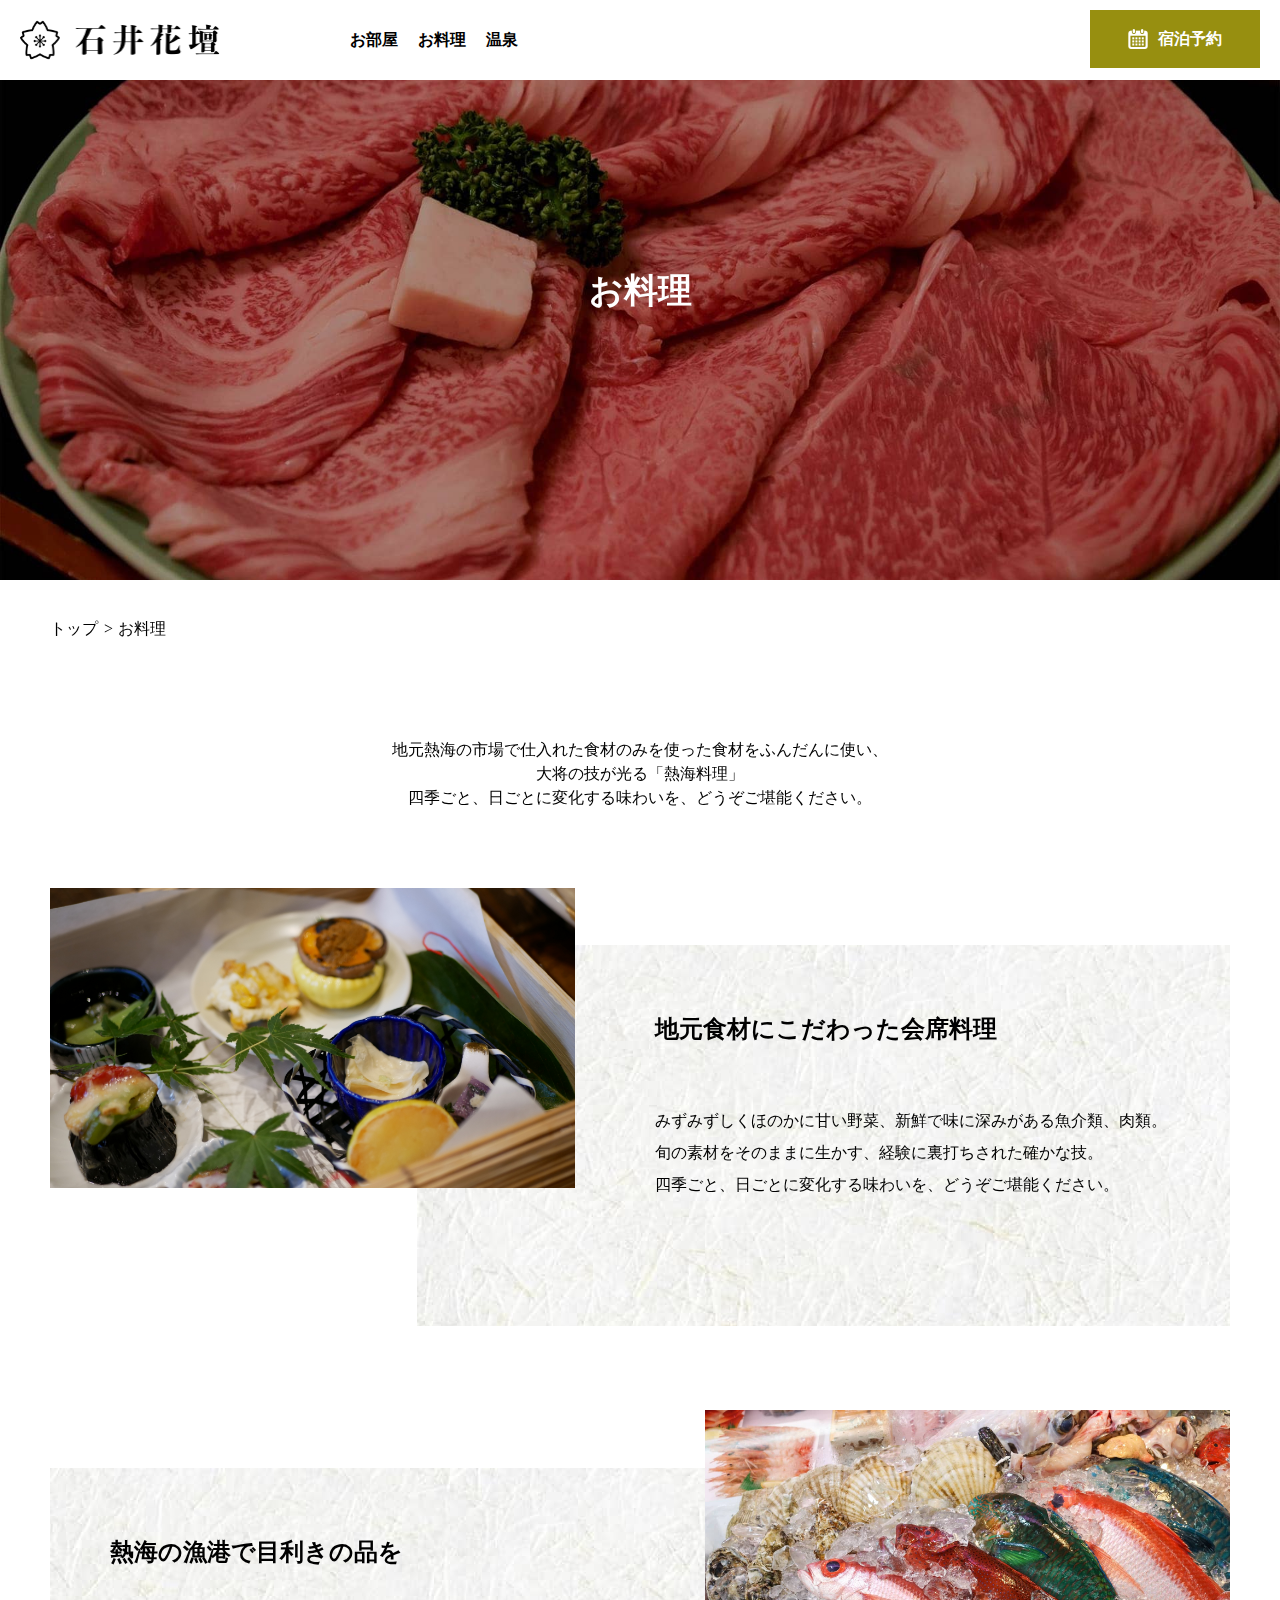
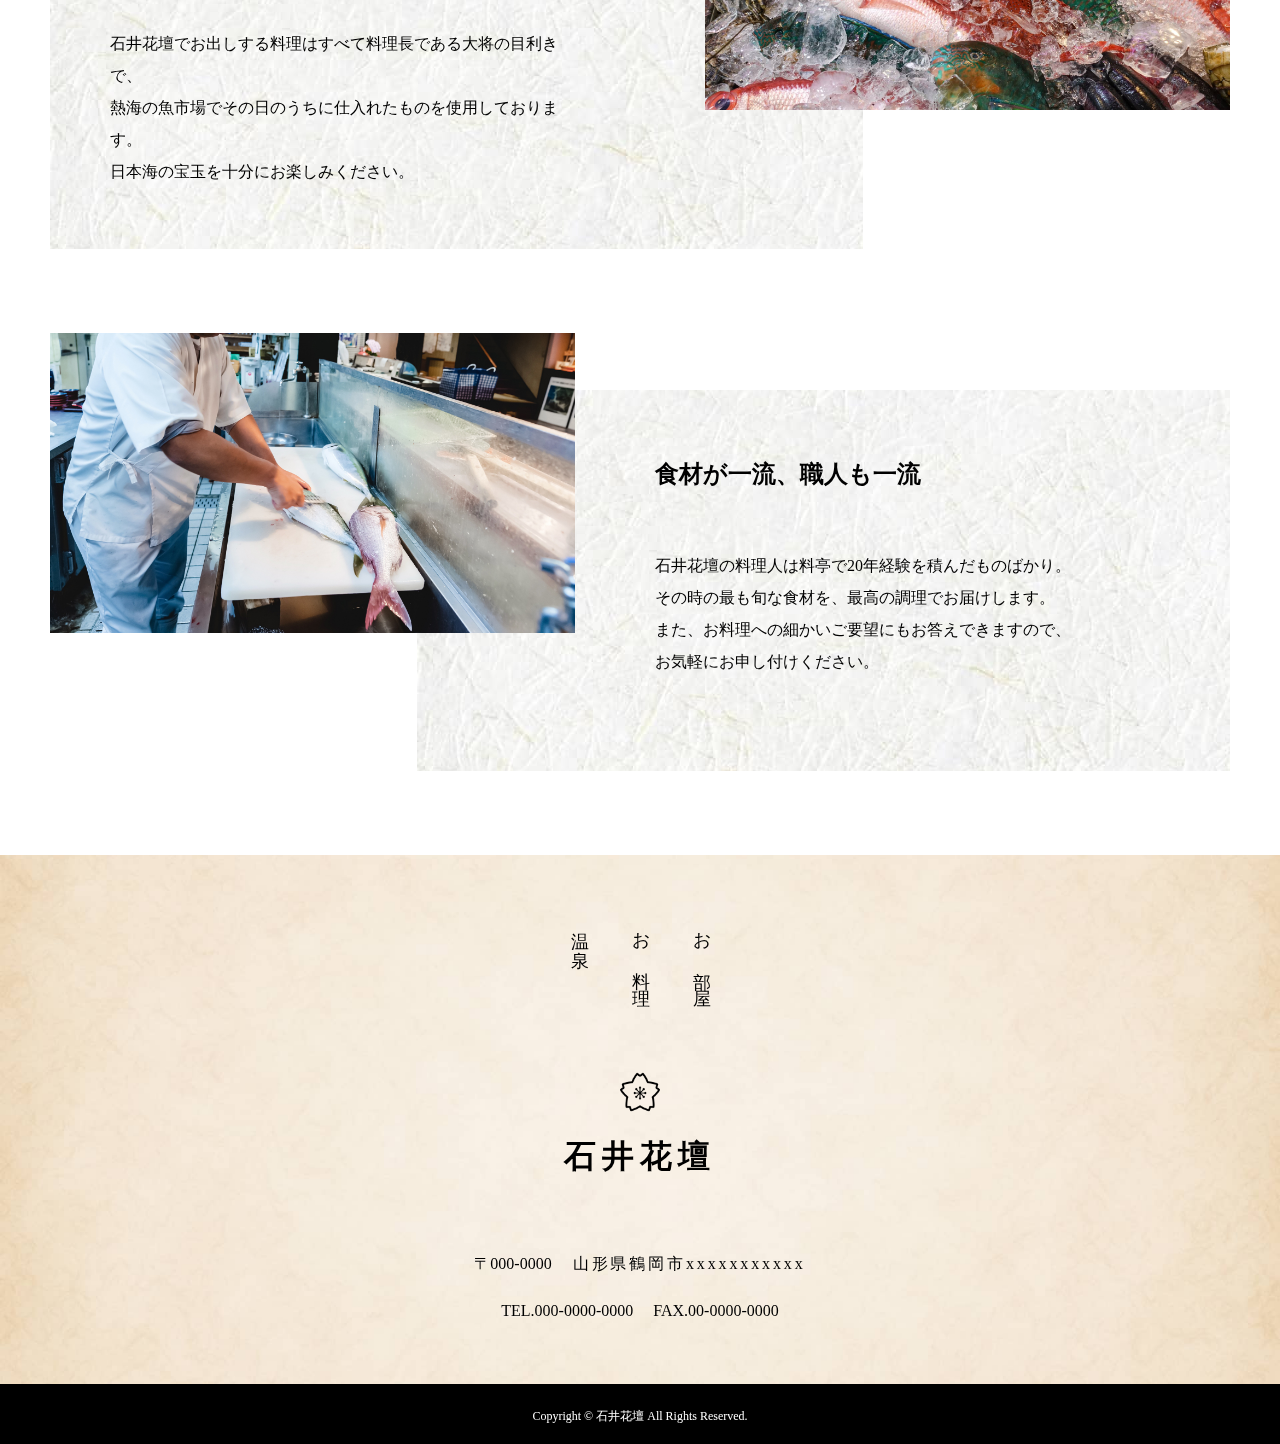
==== commit 689eb793: "レスポンシブ対応しました" ====
--- a/menu.html
+++ b/menu.html
@@ -21,7 +21,7 @@
 
 </head>
 
-<body>
+<body class="row_body">
   <!-- モック -->
   <img src="" alt="" class="mock" />
 
@@ -68,6 +68,12 @@
 
         <!-- ハンバーガーメニュー部分 -->
         <div class="nav_ham">
+          <div class="nav_btn" id="nav_toggle">
+            <span class="nav_line __tg1"></span>
+            <span class="nav_line __tg2"></span>
+            <span class="nav_line __tg3"></span>
+          </div>
+
 
         </div><!-- ハンバーガーメニューここまで -->
 
--- a/css/style.css
+++ b/css/style.css
@@ -149,6 +149,12 @@
   justify-content: flex-end;
 }
 
+@media screen and (max-width: 1150px) and (min-width: 769px) {
+  .reserve_row {
+    width: 14%;
+  }
+}
+
 .reserve_row_link {
   width: 170px;
   padding: 19px;
@@ -398,9 +404,15 @@
 }
 
 .header_left {
-  width: 50%;
+  width: 90%;
   display: flex;
   align-items: center;
+}
+
+@media screen and (max-width: 769px) and (min-width: 480px) {
+  .header_left {
+    justify-content: space-between;
+  }
 }
 
 .header_ttl {
@@ -409,6 +421,12 @@
   margin-right: 120px;
 }
 
+@media screen and (max-width: 769px) and (min-width: 480px) {
+  .header_ttl {
+    margin-right: 0px;
+  }
+}
+
 .header_logo-b {
   display: none;
 }
@@ -421,6 +439,12 @@
   margin-right: 30px;
   padding: 10px;
   color: #ffffff;
+}
+
+@media screen and (max-width: 769px) and (min-width: 480px) {
+  .header_nav_link {
+    font-size: 13px;
+  }
 }
 
 .header_nav_link:last-of-type {
@@ -545,6 +569,12 @@
   z-index: 10;
 }
 
+@media screen and (max-width: 769px) and (min-width: 480px) {
+  .fv_ttl {
+    right: 180px;
+  }
+}
+
 .fv_ttl2 {
   writing-mode: vertical-lr;
   position: absolute;
@@ -553,6 +583,12 @@
   z-index: 10;
 }
 
+@media screen and (max-width: 769px) and (min-width: 480px) {
+  .fv_ttl2 {
+    right: 280px;
+  }
+}
+
 .fv_under {
   margin: 0 0 106px auto;
   background: url("../img/common/bg.jpg") center/cover no-repeat;
@@ -572,6 +608,15 @@
   font-size: 1.75rem;
 }
 
+@media screen and (max-width: 769px) and (min-width: 480px) {
+  .fv_under_ttl {
+    font-size: 20px;
+    /*IE9以前に対応する*/
+    font-size: 1.25rem;
+    margin-left: 20px;
+  }
+}
+
 .fv_under_ttl2 {
   margin: 149px 0 0 0;
   line-height: 1em;
@@ -581,6 +626,14 @@
   font-size: 1.75rem;
 }
 
+@media screen and (max-width: 769px) and (min-width: 480px) {
+  .fv_under_ttl2 {
+    font-size: 20px;
+    /*IE9以前に対応する*/
+    font-size: 1.25rem;
+  }
+}
+
 .fv_under_wrap {
   margin: 150px 100px 0 308px;
 }
@@ -594,6 +647,15 @@
   font-size: 1rem;
 }
 
+@media screen and (max-width: 769px) and (min-width: 480px) {
+  .fv_under_txt.fv_txt, .fv_under_txt2.fv_txt, .fv_under_txt3.fv_txt {
+    font-size: 12px;
+    /*IE9以前に対応する*/
+    font-size: 0.75rem;
+    margin-left: 50px;
+  }
+}
+
 .fv_under_txt4 {
   margin-bottom: 120px;
   text-align: right;
@@ -666,6 +728,14 @@
   /*IE9以前に対応する*/
   font-size: 1rem;
   line-height: 2em;
+}
+
+@media screen and (max-width: 769px) and (min-width: 480px) {
+  .top_about_txt {
+    font-size: 15px;
+    /*IE9以前に対応する*/
+    font-size: 0.9375rem;
+  }
 }
 
 .top_about_link {
@@ -741,6 +811,9 @@
 @media screen and (max-width: 769px) and (min-width: 480px) {
   .plan_ttl {
     text-align: center;
+    font-size: 19px;
+    /*IE9以前に対応する*/
+    font-size: 1.1875rem;
   }
 }
 
@@ -751,9 +824,9 @@
 @media screen and (max-width: 769px) and (min-width: 480px) {
   .plan_txt {
     margin-bottom: 30px;
-    font-size: 18px;
+    font-size: 16px;
     /*IE9以前に対応する*/
-    font-size: 1.125rem;
+    font-size: 1rem;
     text-align: center;
   }
 }
@@ -975,7 +1048,7 @@
 @media screen and (max-width: 769px) and (min-width: 480px) {
   .common_txtBox {
     width: 450px;
-    height: 270px;
+    height: 320px;
     margin: -160px 0 0 317px;
   }
 }
@@ -1066,11 +1139,25 @@
   margin-bottom: 52px;
 }
 
+@media screen and (max-width: 769px) and (min-width: 480px) {
+  .mb52 {
+    margin-bottom: 35px;
+  }
+}
+
 .note {
   font-size: 14px;
   /*IE9以前に対応する*/
   font-size: 0.875rem;
   line-height: 1.5;
+}
+
+@media screen and (max-width: 769px) and (min-width: 480px) {
+  .note {
+    font-size: 12px;
+    /*IE9以前に対応する*/
+    font-size: 0.75rem;
+  }
 }
 
 .oheya_fv {
@@ -1113,6 +1200,12 @@
   flex-wrap: nowrap;
 }
 
+@media screen and (max-width: 480px) {
+  .breadcrumbs_list {
+    margin-left: 27px;
+  }
+}
+
 .pan_li {
   margin: 0 20px 97px 0;
   position: relative;
@@ -1130,23 +1223,27 @@
 fv
 
 *****************************************:*/
-@media screen and (max-width: 769px) and (min-width: 480px) {
-  .row_body .header_row {
-    height: 70px;
-  }
+.row_body .header_row_left {
+  width: 90%;
+  display: flex;
+  align-items: center;
+}
+
+@media screen and (max-width: 769px) and (min-width: 480px) {
+  .row_body .header_row_left {
+    justify-content: space-between;
+  }
+}
+
+.row_body .header_row_ttl {
+  width: 200px;
+  height: 40px;
+  margin-right: 120px;
 }
 
 @media screen and (max-width: 769px) and (min-width: 480px) {
   .row_body .header_row_ttl {
-    height: auto;
-    margin-right: 30px;
-    line-height: 20px;
-  }
-}
-
-@media screen and (max-width: 769px) and (min-width: 480px) {
-  .row_body .header_row_nav_item {
-    margin-right: 9px;
+    margin-right: 0px;
   }
 }
 
@@ -1154,17 +1251,14 @@
   transition: .3s;
 }
 
+@media screen and (max-width: 769px) and (min-width: 480px) {
+  .row_body .header_row_nav_link {
+    font-size: 13px;
+  }
+}
+
 .row_body .header_row_nav_link:hover {
   color: #aaa;
-}
-
-@media screen and (max-width: 769px) and (min-width: 480px) {
-  .row_body .header_row_nav_link {
-    width: 53px;
-    padding: 0 !important;
-    margin-right: 30px;
-    display: block;
-  }
 }
 
 .row_body .header_row_nav_link:last-of-type {
@@ -1184,45 +1278,149 @@
   background-color: #a79F30;
 }
 
-@media screen and (max-width: 769px) and (min-width: 480px) {
-  .row_body .reserve_row_link {
-    margin-right: 9px;
-  }
-}
-
 .row_body .footer_nav_list {
-  margin-top: 24px;
-  margin-bottom: 30px;
+  margin-top: 64px;
+  margin-bottom: 96px;
+}
+
+@media screen and (max-width: 769px) and (min-width: 480px) {
+  .row_body .footer_nav_list {
+    margin-top: 24px;
+    margin-bottom: 30px;
+  }
+}
+
+@media screen and (max-width: 480px) {
+  .row_body .footer_nav_list {
+    margin-top: 19px;
+    margin-bottom: 25px;
+  }
 }
 
 .row_body .footer_nav_item {
-  font-size: 15px;
-  /*IE9以前に対応する*/
-  font-size: 0.9375rem;
+  font-size: 18px;
+  /*IE9以前に対応する*/
+  font-size: 1.125rem;
+}
+
+@media screen and (max-width: 769px) and (min-width: 480px) {
+  .row_body .footer_nav_item {
+    font-size: 15px;
+    /*IE9以前に対応する*/
+    font-size: 0.9375rem;
+  }
+}
+
+@media screen and (max-width: 480px) {
+  .row_body .footer_nav_item {
+    font-size: 14px;
+    /*IE9以前に対応する*/
+    font-size: 0.875rem;
+  }
 }
 
 .row_body .footer_logo {
-  width: 32px;
-  height: 32px;
+  width: 40px;
+  height: 40px;
+}
+
+@media screen and (max-width: 769px) and (min-width: 480px) {
+  .row_body .footer_logo {
+    width: 32px;
+    height: 32px;
+  }
+}
+
+@media screen and (max-width: 480px) {
+  .row_body .footer_logo {
+    width: 30px;
+    height: 30px;
+  }
 }
 
 .row_body .footer_ttl {
-  margin-bottom: 27px;
-  font-size: 23px;
-  /*IE9以前に対応する*/
-  font-size: 1.4375rem;
+  margin-bottom: 72px;
+  font-size: 32px;
+  /*IE9以前に対応する*/
+  font-size: 2rem;
+}
+
+@media screen and (max-width: 769px) and (min-width: 480px) {
+  .row_body .footer_ttl {
+    margin-bottom: 27px;
+    font-size: 23px;
+    /*IE9以前に対応する*/
+    font-size: 1.4375rem;
+  }
+}
+
+@media screen and (max-width: 480px) {
+  .row_body .footer_ttl {
+    margin-bottom: 25px;
+    font-size: 21px;
+    /*IE9以前に対応する*/
+    font-size: 1.3125rem;
+  }
+}
+
+@media screen and (max-width: 480px) {
+  .row_body .footer_box {
+    font-size: 15px;
+    /*IE9以前に対応する*/
+    font-size: 0.9375rem;
+  }
 }
 
 .row_body .footer_box2 {
-  padding-bottom: 41px;
+  padding-bottom: 61px;
+}
+
+@media screen and (max-width: 769px) and (min-width: 480px) {
+  .row_body .footer_box2 {
+    padding-bottom: 41px;
+  }
+}
+
+@media screen and (max-width: 480px) {
+  .row_body .footer_box2 {
+    padding-bottom: 35px;
+    font-size: 15px;
+    /*IE9以前に対応する*/
+    font-size: 0.9375rem;
+  }
+}
+
+@media screen and (max-width: 480px) {
+  .row_body .footer_copyright {
+    height: 50px;
+  }
 }
 
 .row_body .footer_copyright_txt {
   padding-top: 23px;
-  padding-bottom: 20px;
-  font-size: 9px;
-  /*IE9以前に対応する*/
-  font-size: 0.5625rem;
+  font-size: 12px;
+  /*IE9以前に対応する*/
+  font-size: 0.75rem;
+}
+
+@media screen and (max-width: 769px) and (min-width: 480px) {
+  .row_body .footer_copyright_txt {
+    padding-top: 23px;
+    padding-bottom: 20px;
+    font-size: 9px;
+    /*IE9以前に対応する*/
+    font-size: 0.5625rem;
+  }
+}
+
+@media screen and (max-width: 480px) {
+  .row_body .footer_copyright_txt {
+    padding-top: 18px;
+    padding-bottom: 15px;
+    font-size: 9px;
+    /*IE9以前に対応する*/
+    font-size: 0.5625rem;
+  }
 }
 
 @media screen and (max-width: 769px) and (min-width: 480px) {
@@ -1243,8 +1441,14 @@
 
 @media screen and (max-width: 769px) and (min-width: 480px) {
   .ons_fv {
-    width: 751px;
     height: 432px;
+  }
+}
+
+@media screen and (max-width: 480px) {
+  .ons_fv {
+    height: 370px;
+    margin-bottom: 27px;
   }
 }
 
@@ -1273,8 +1477,15 @@
   }
 }
 
+@media screen and (max-width: 480px) {
+  .ons_top_txt {
+    margin: 0 20px 60px;
+    font-size: 12px;
+  }
+}
+
 .ons_imgTxt {
-  margin-bottom: 84px;
+  margin-bottom: 84px !important;
 }
 
 .ons_imgBox {
@@ -1290,6 +1501,14 @@
   .ons_imgBox {
     width: 367px;
     height: 245px;
+  }
+}
+
+@media screen and (max-width: 480px) {
+  .ons_imgBox {
+    width: 324px;
+    height: 216px;
+    margin: 0 auto;
   }
 }
 
@@ -1312,6 +1531,15 @@
   }
 }
 
+@media screen and (max-width: 480px) {
+  .ons_txtBox {
+    width: 324px;
+    height: 240px;
+    padding: 39px 26px 26px 39px;
+    margin: -23px 0 0 30px;
+  }
+}
+
 .ons_boxTtl {
   margin-bottom: 52px;
   font-size: 24px;
@@ -1325,6 +1553,13 @@
   }
 }
 
+@media screen and (max-width: 480px) {
+  .ons_boxTtl {
+    margin-bottom: 20px;
+    font-size: 17px;
+  }
+}
+
 .ons_txt {
   font-size: 16px;
   line-height: 2;
@@ -1333,6 +1568,12 @@
 @media screen and (max-width: 769px) and (min-width: 480px) {
   .ons_txt {
     font-size: 12px;
+  }
+}
+
+@media screen and (max-width: 480px) {
+  .ons_txt {
+    font-size: 13px;
   }
 }
 
@@ -1350,6 +1591,13 @@
   }
 }
 
+@media screen and (max-width: 480px) {
+  .ons_effect {
+    padding: 30px 0;
+    margin-bottom: 40px;
+  }
+}
+
 .ons_effect_ttl {
   margin-bottom: 69px;
   font-size: 26px;
@@ -1359,6 +1607,13 @@
   .ons_effect_ttl {
     margin-bottom: 49px;
     font-size: 22px;
+  }
+}
+
+@media screen and (max-width: 480px) {
+  .ons_effect_ttl {
+    margin-bottom: 23px;
+    font-size: 18px;
   }
 }
 
@@ -1374,6 +1629,12 @@
   }
 }
 
+@media screen and (max-width: 480px) {
+  .ons_table {
+    width: 88%;
+  }
+}
+
 .ons_table_tr {
   text-align: left;
   font-size: 15px;
@@ -1402,6 +1663,14 @@
   }
 }
 
+@media screen and (max-width: 480px) {
+  .ons_table_th {
+    width: 148px;
+    padding: 13px 0 13px 15px;
+    font-size: 13px;
+  }
+}
+
 .ons_table_td {
   width: 660px;
   padding: 17px 0;
@@ -1413,8 +1682,21 @@
   }
 }
 
+@media screen and (max-width: 480px) {
+  .ons_table_td {
+    width: 300px;
+    font-size: 13px;
+  }
+}
+
 ._imgBoxUnder {
   margin: 0 0 0 auto;
+}
+
+@media screen and (max-width: 480px) {
+  ._imgBoxUnder {
+    margin: 0 auto;
+  }
 }
 
 ._txtBoxUnder {
@@ -1428,6 +1710,15 @@
     height: 265px;
     padding: 40px 145px 39px 31px;
     margin: -200px 0 0 0;
+  }
+}
+
+@media screen and (max-width: 480px) {
+  ._txtBoxUnder {
+    width: 324px;
+    height: 240px;
+    padding: 30px 26px 23px 39px;
+    margin: -19px 0 0 30px;
   }
 }
 
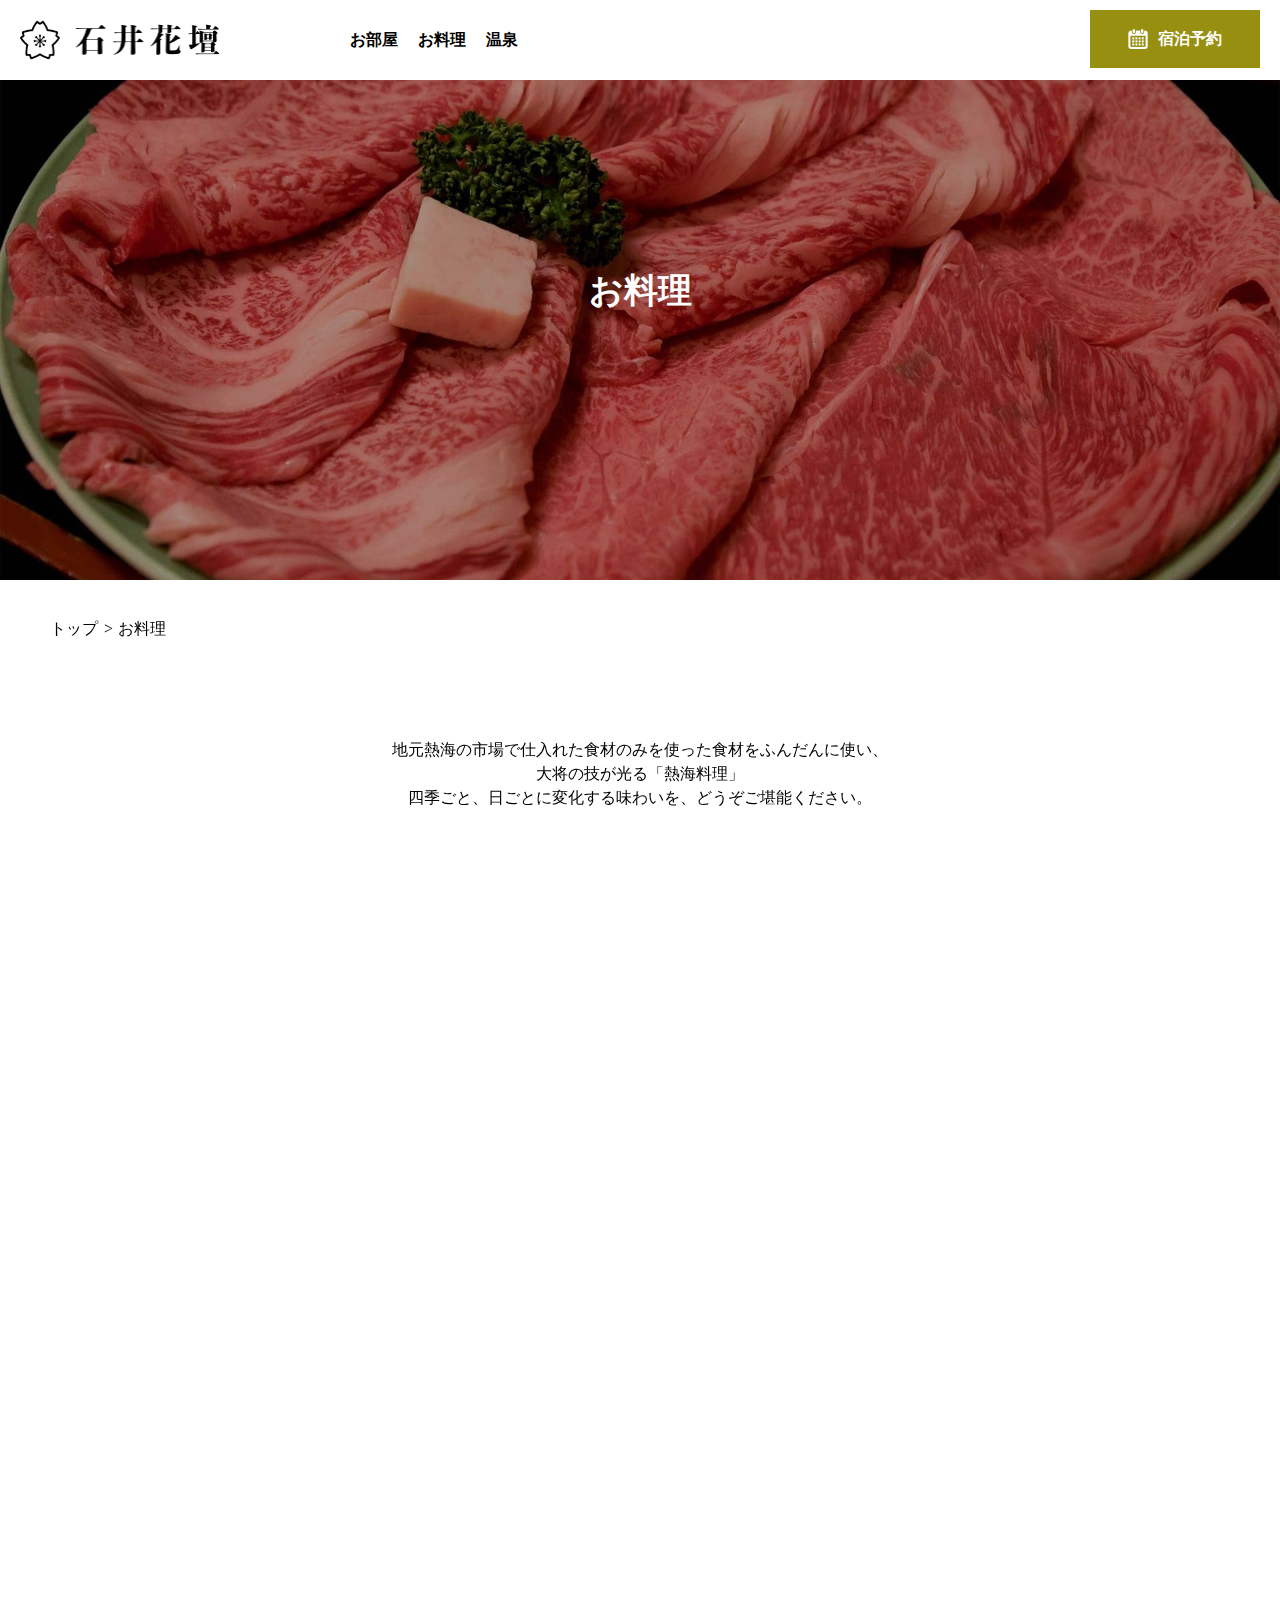
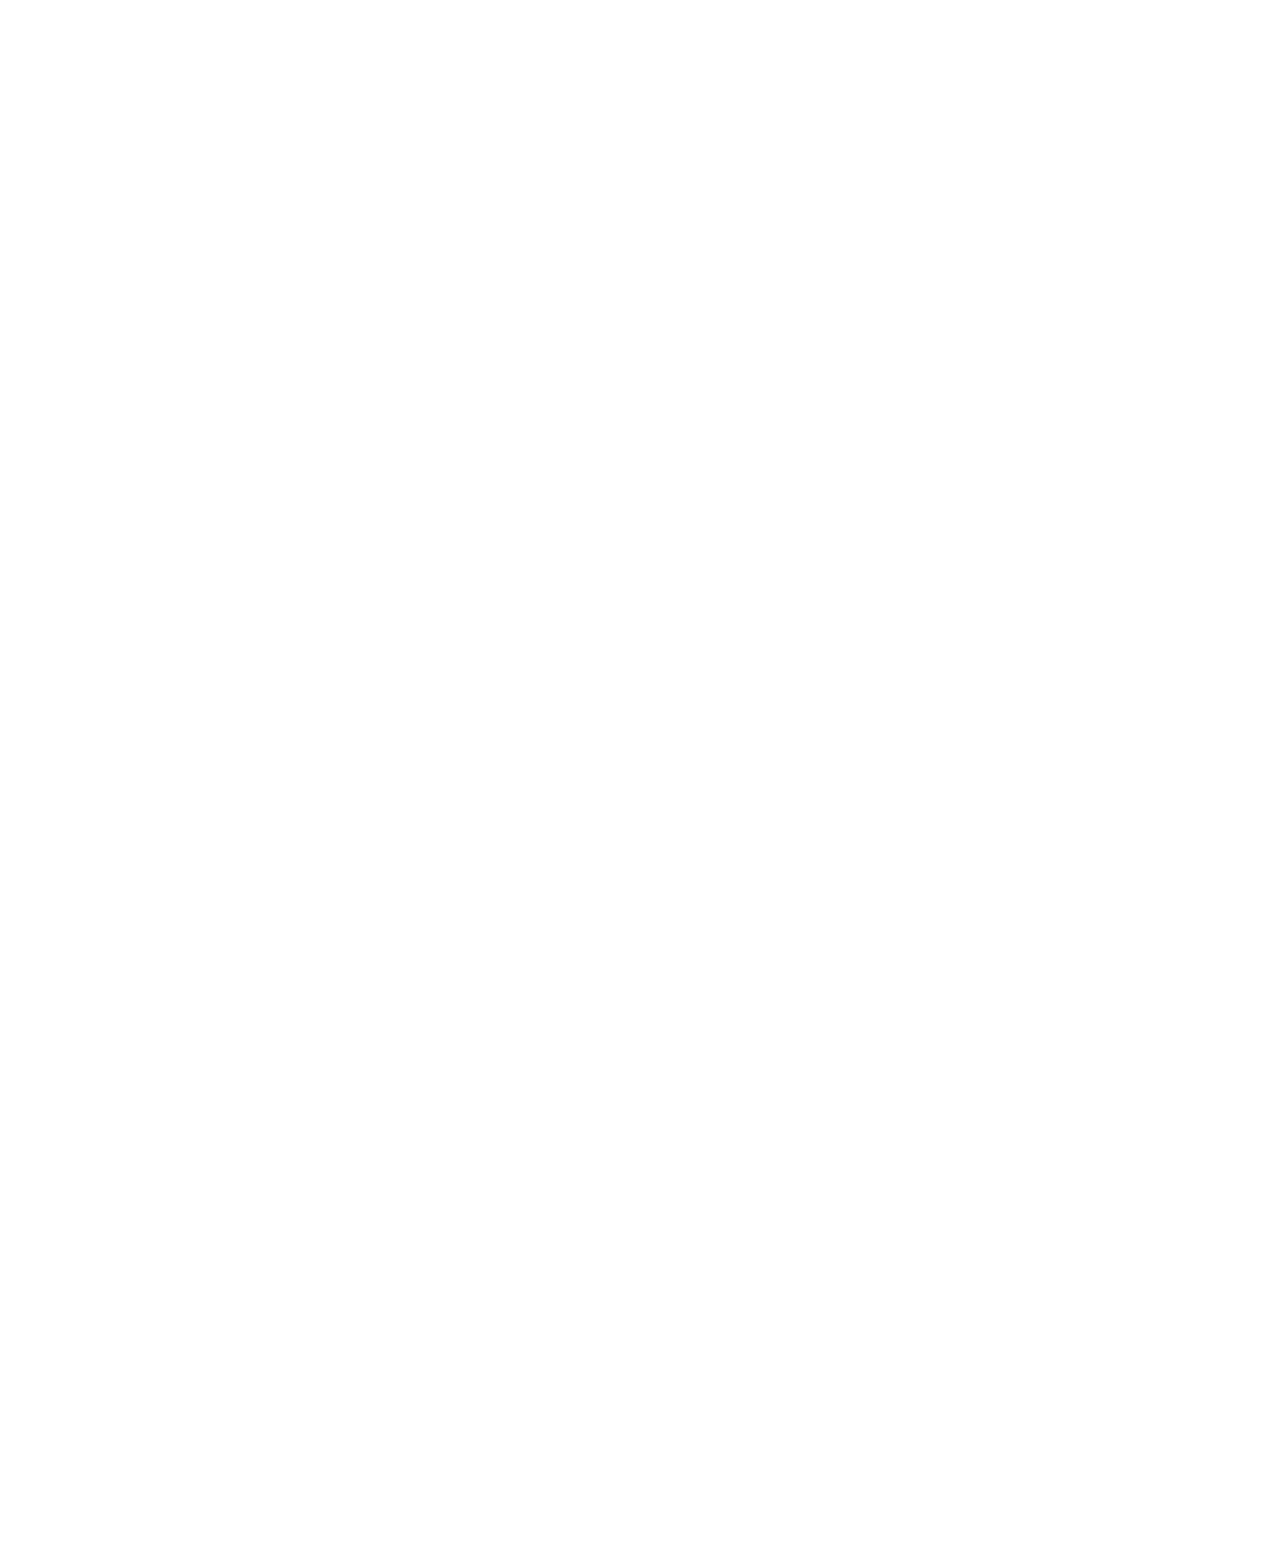
==== commit b92466a2: "更新" ====
--- a/menu.html
+++ b/menu.html
@@ -12,6 +12,7 @@
   <link rel="stylesheet" href="css/reset.css" />
   <link rel="stylesheet" href="css/style.css" />
   <link rel="icon" href="img/common/logo02.png">
+  <link href="https://unpkg.com/aos@2.3.1/dist/aos.css" rel="stylesheet">
   <link rel="stylesheet" href="https://use.fontawesome.com/releases/v5.15.1/css/all.css"
     integrity="sha384-vp86vTRFVJgpjF9jiIGPEEqYqlDwgyBgEF109VFjmqGmIY/Y4HV4d3Gp2irVfcrp" crossorigin="anonymous">
 
@@ -67,15 +68,11 @@
         </h1><!-- /.header_ttl -->
 
         <!-- ハンバーガーメニュー部分 -->
-        <div class="nav_ham">
-          <div class="nav_btn" id="nav_toggle">
-            <span class="nav_line __tg1"></span>
-            <span class="nav_line __tg2"></span>
-            <span class="nav_line __tg3"></span>
-          </div>
-
-
-        </div><!-- ハンバーガーメニューここまで -->
+        <div class="hamburger">
+          <span></span>
+          <span></span>
+          <span></span>
+        </div>
 
         <!-- ナビ -->
         <nav class="header_row_nav" id="nav">
@@ -136,7 +133,7 @@
               <meta itemprop="position" content="2">
             </li>
           </ul>
-          <p class="common_top_txt">地元熱海の市場で仕入れた食材のみを使った食材をふんだんに使い、
+          <p class="common_top_txt" data-aos="fade-in">地元熱海の市場で仕入れた食材のみを使った食材をふんだんに使い、
             <br>
             大将の技が光る「熱海料理」
             <br>
@@ -147,13 +144,13 @@
 
       <section class="common">
         <div class="section_inner">
-          <div class="common_box">
+          <div class="common_box" data-aos="fade-in">
             <div class="common_img">
-              <img src="img/section-menu/menu01.jpg" alt="">
+              <img src="img/section-menu/menu01.jpg" alt="画像１">
             </div>
             <div class="common_txtBox">
-              <h3 class="common_txtBox_ttl">地元食材にこだわった会席料理</h3>
-              <p class="common_txtBox_txt">みずみずしくほのかに甘い野菜、新鮮で味に深みがある魚介類、肉類。
+              <h3 class="common_txtBox_ttl" data-aos="fade-up">地元食材にこだわった会席料理</h3>
+              <p class="common_txtBox_txt" data-aos="fade-up">みずみずしくほのかに甘い野菜、新鮮で味に深みがある魚介類、肉類。
                 <br>
                 旬の素材をそのままに生かす、経験に裏打ちされた確かな技。
                 <br>
@@ -162,13 +159,13 @@
             </div>
           </div>
 
-          <div class="common_box">
+          <div class="common_box" data-aos="fade-in">
             <div class="common_img _img_wrapper">
-              <img src="img/section-menu/menu02.jpg" alt="">
+              <img src="img/section-menu/menu02.jpg" alt="画像２">
             </div>
             <div class="common_txtBox _txt_wrapper">
-              <h3 class="common_txtBox_ttl _txtBox_wrap">熱海の漁港で目利きの品を</h3>
-              <p class="common_txtBox_txt _txtBox_wrap">石井花壇でお出しする料理はすべて料理長である大将の目利きで、
+              <h3 class="common_txtBox_ttl _txtBox_ttl_wrap" data-aos="fade-up">熱海の漁港で目利きの品を</h3>
+              <p class="common_txtBox_txt _txtBox_txt_wrap" data-aos="fade-up">石井花壇でお出しする料理はすべて料理長である大将の目利きで、
                 <br>
                 熱海の魚市場でその日のうちに仕入れたものを使用しております。
                 <br>
@@ -177,13 +174,13 @@
             </div>
           </div>
 
-          <div class="common_box">
+          <div class="common_box" data-aos="fade-in">
             <div class="common_img">
-              <img src="img/section-menu/menu03.jpg" alt="">
+              <img src="img/section-menu/menu03.jpg" alt="画像３">
             </div>
             <div class="common_txtBox">
-              <h3 class="common_txtBox_ttl">食材が一流、職人も一流</h3>
-              <p class="common_txtBox_txt">石井花壇の料理人は料亭で20年経験を積んだものばかり。
+              <h3 class="common_txtBox_ttl" data-aos="fade-up">食材が一流、職人も一流</h3>
+              <p class="common_txtBox_txt" data-aos="fade-up">石井花壇の料理人は料亭で20年経験を積んだものばかり。
                 <br>
                 その時の最も旬な食材を、最高の調理でお届けします。
                 <br>
@@ -225,13 +222,14 @@
         </div>
       </div>
       <div class="footer_copyright">
-        <small class="footer_copyright_txt">Copyright © 石井花壇 All Rights Reserved.</small>
+        <small class="footer_copyright_txt">Copyright &copy; 石井花壇 All Rights Reserved.</small>
       </div>
     </footer>
 
   </div><!-- /.container -->
 
   <script src="https://ajax.googleapis.com/ajax/libs/jquery/3.5.1/jquery.min.js"></script>
+  <script src="https://unpkg.com/aos@2.3.1/dist/aos.js"></script>
   <script src="js/main.js"></script>
 </body>
 
--- a/css/style.css
+++ b/css/style.css
@@ -82,28 +82,52 @@
   margin: 0 auto;
 }
 
+@media screen and (max-width: 1150px) and (min-width: 769px) {
+  .section_inner {
+    max-width: 715px;
+  }
+}
+
+@media screen and (max-width: 769px) and (min-width: 480px) {
+  .section_inner {
+    max-width: 677px;
+  }
+}
+
 .br_pc {
   display: block;
 }
 
-@media screen and (max-width: 769px) and (min-width: 480px) {
+@media screen and (max-width: 1150px) and (min-width: 769px) {
   .br_pc {
     display: none;
   }
 }
 
-@media screen and (max-width: 480px) {
+@media screen and (max-width: 769px) and (min-width: 480px) {
   .br_pc {
     display: none;
   }
 }
 
+@media screen and (max-width: 480px) {
+  .br_pc {
+    display: none;
+  }
+}
+
+@media screen and (max-width: 480px) {
+  .br_sp {
+    display: none;
+  }
+}
+
 /****************************************:
 
 下層ページ用ヘッダー
 
 *****************************************:*/
-.header_row {
+.row_body .header_row {
   width: 100%;
   height: 80px;
   padding: 0 20px;
@@ -117,45 +141,97 @@
   transition: .3s;
 }
 
-.header_row_left {
-  width: 50%;
+.row_body .header_row_left {
+  width: 90%;
   display: flex;
   align-items: center;
 }
 
-.header_row_ttl {
+@media screen and (max-width: 769px) and (min-width: 480px) {
+  .row_body .header_row_left {
+    justify-content: space-between;
+  }
+}
+
+@media screen and (max-width: 480px) {
+  .row_body .header_row_left {
+    width: 50%;
+  }
+}
+
+.row_body .header_row_ttl {
   width: 200px;
   height: 40px;
   margin-right: 120px;
 }
 
-.header_row_nav_list {
+@media screen and (max-width: 769px) and (min-width: 480px) {
+  .row_body .header_row_ttl {
+    margin-right: 0;
+  }
+}
+
+@media screen and (max-width: 480px) {
+  .row_body .header_row_ttl {
+    width: 130px;
+    height: 25px;
+    margin-right: 0;
+  }
+}
+
+.row_body .header_row_nav_list {
   display: flex;
 }
 
-.header_row_nav_link {
+@media screen and (max-width: 1150px) and (min-width: 769px) {
+  .row_body .header_row_nav_item {
+    width: 75px;
+    margin-left: -10px;
+  }
+}
+
+.row_body .header_row_nav_link {
   margin-right: 30px;
   padding: 10px;
-  color: #000000;
-}
-
-.header_row_nav_link:last-of-type {
+  transition: .3s;
+}
+
+@media screen and (max-width: 1150px) and (min-width: 769px) {
+  .row_body .header_row_nav_link {
+    display: block;
+    width: 200px;
+  }
+}
+
+@media screen and (max-width: 769px) and (min-width: 480px) {
+  .row_body .header_row_nav_link {
+    font-size: 13px;
+  }
+}
+
+.row_body .header_row_nav_link:hover {
+  color: #aaa;
+}
+
+.row_body .header_row_nav_link:last-of-type {
   margin-right: 0;
 }
 
-.reserve_row {
+.row_body .reserve_row {
+  height: 70px;
   width: 50%;
+  padding-top: 5px;
   display: flex;
   justify-content: flex-end;
 }
 
-@media screen and (max-width: 1150px) and (min-width: 769px) {
-  .reserve_row {
-    width: 14%;
-  }
-}
-
-.reserve_row_link {
+@media screen and (max-width: 480px) {
+  .row_body .reserve_row {
+    width: 100px;
+  }
+}
+
+.row_body .reserve_row_link {
   width: 170px;
   padding: 19px;
   font-size: 16px;
@@ -169,9 +245,22 @@
   justify-content: center;
   align-items: center;
   cursor: pointer;
-}
-
-.reserve_row_img {
+  transition: .3s;
+}
+
+.row_body .reserve_row_link:hover {
+  background-color: #a79F30;
+}
+
+@media screen and (max-width: 480px) {
+  .row_body .reserve_row_link {
+    width: 120px;
+    padding: 10px;
+    margin-top: 10px;
+  }
+}
+
+.row_body .reserve_row_img {
   width: 20px;
   height: 20px;
   margin-right: 10px;
@@ -183,106 +272,249 @@
 
 *****************************************:*/
 @media screen and (max-width: 480px) {
-  .header {
-    display: none;
-  }
-  .nav_ham {
+  /*　ハンバーガーボタン　*/
+  .hamburger {
+    display: block;
+    position: fixed;
+    z-index: 3;
+    right: 13px;
+    top: 18px;
+    width: 42px;
+    height: 42px;
     cursor: pointer;
+    text-align: center;
+  }
+  .hamburger span {
+    display: block;
     position: absolute;
-    top: 50%;
-    right: 0;
-    transform: translateY(-50%);
-    width: 25px;
-    height: 25px;
-    z-index: 100;
-  }
-  .nav_ham.clicked {
-    right: 40px;
-  }
-  .nav_hamspan {
-    font-size: 1.1rem;
-    position: absolute;
-    top: -20px;
-    left: -25px;
-  }
-  .nav_line {
-    position: absolute;
+    width: 30px;
+    height: 2px;
+    left: 6px;
+    background: #555;
+    transition: 0.5s ease-in-out;
+  }
+  .hamburger span:nth-child(1) {
+    top: 10px;
+  }
+  .hamburger span:nth-child(2) {
+    top: 20px;
+  }
+  .hamburger span:nth-child(3) {
+    top: 30px;
+  }
+  .color span.fix {
+    background-color: #555;
+  }
+  .color span {
+    background: #ffffff;
+  }
+  /* ナビ開いてる時のボタン */
+  .hamburger.active span:nth-child(1) {
+    top: 16px;
+    left: 6px;
+    transform: rotate(315deg);
+  }
+  .hamburger.active span:nth-child(2),
+  .hamburger.active span:nth-child(3) {
+    top: 16px;
+    transform: rotate(-315deg);
+  }
+  .header_row_nav {
+    position: fixed;
+    z-index: 2;
+    top: 0;
+    left: 0;
+    text-align: center;
+    background: #fff;
+    transform: translateX(100%);
+    transition: all 0.6s;
     width: 100%;
-    height: 2px;
-    background-color: #ffffff;
-  }
-  .nav_line:nth-child(1) {
-    top: 0px;
-  }
-  .nav_line:nth-child(2) {
-    top: 8px;
-  }
-  .nav_line:nth-child(3) {
-    top: 16px;
-  }
-  .nav_line.clicked:nth-child(1) {
-    transform: translateY(12px) rotate(-315deg);
-    transition: .5s;
-  }
-  .nav_line.clicked:nth-child(2) {
-    left: 0;
-    transition: .9s;
-    opacity: 0;
-  }
-  .nav_line.clicked:nth-child(3) {
-    transform: translateY(-4px) rotate(315deg);
-    transition: .5s;
-  }
-  .nav_item {
-    text-align: center;
-    margin-top: 50px;
-    font-size: 2.5rem;
-    line-height: 3;
-    padding-right: 30px;
-  }
-  .nav_link {
-    position: relative;
     display: block;
-    letter-spacing: .2em;
-    transition: .3s;
-  }
-  .nav_link::after {
-    position: absolute;
-    bottom: -5px;
-    left: 0;
-    content: '';
+  }
+  .header_row_nav_list {
+    height: 800px;
     width: 100%;
-    height: 2px;
-    transform: scale(0, 1);
-    transform-origin: center;
-    transition: transform .7s;
-    background: #ffffff;
-  }
-  .nav_link:hover::after {
-    transform: scale(1, 1);
-  }
-  .nav_link:hover {
-    color: #ffffff;
-    letter-spacing: .5em;
-    transition: .5s;
+    margin-top: 100px;
+    flex-direction: column;
+  }
+  .header_row_nav_item {
+    height: 100px;
+    width: 100%;
+    padding: 50px;
+  }
+  /* このクラスを、jQueryで付与・削除する */
+  .header_row_nav.active {
+    transform: translateX(0%);
   }
 }
 
 /****************************************:
 
-button
+モーダル
 
 *****************************************:*/
+body.modalin {
+  overflow: hidden;
+}
+
+.container {
+  position: relative;
+}
+
+.modal {
+  position: fixed;
+  top: 50%;
+  left: 50%;
+  z-index: 1001;
+  transform: translate(-50%, -50%);
+  display: none;
+}
+
+.modal.in {
+  display: block;
+}
+
+.modal_inner {
+  width: 550px;
+  height: 600px;
+  padding: 29px 60px 90px;
+  font-weight: bold;
+  box-sizing: border-box;
+  background-color: #ffffff;
+  position: relative;
+}
+
+@media screen and (max-width: 769px) and (min-width: 480px) {
+  .modal_inner {
+    height: 500px;
+    padding: 29px 60px 20px;
+  }
+}
+
+@media screen and (max-width: 480px) {
+  .modal_inner {
+    width: 350px;
+  }
+}
+
+.modal_eraseBox {
+  width: 25px;
+  height: 25px;
+  position: absolute;
+  top: 35px;
+  right: 22px;
+  z-index: 10;
+  cursor: pointer;
+}
+
+.modal_erase {
+  width: 30px;
+  height: 2px;
+  background-color: #707070;
+  transform-origin: 100% 0%;
+  transform: translateX(-30%) rotate(-45deg);
+}
+
+.modal_erase:nth-child(2) {
+  transform-origin: 0% 0%;
+  transform: translateX(3%) rotate(45deg);
+}
+
+.modal_ttl {
+  margin: 0 auto 30px;
+  font-size: 20px;
+  display: table;
+}
+
+.modal_txt {
+  margin-bottom: 5px;
+  font-size: 16px;
+  /*IE9以前に対応する*/
+  font-size: 1rem;
+}
+
+.modal_txt:nth-child(2) {
+  padding-top: 30px;
+  border-top: 1px solid #ccc;
+}
+
+.modal_input {
+  width: 429px;
+  padding: 8px 0;
+  margin-bottom: 5px;
+  appearance: none;
+}
+
+@media screen and (max-width: 480px) {
+  .modal_input {
+    width: 250px;
+  }
+}
+
+.modal_input::-ms-expand {
+  display: none;
+}
+
+.modal_btn {
+  width: 198px;
+  height: 42px;
+  margin: 64px auto 0;
+  display: block;
+}
+
+@media screen and (max-width: 769px) and (min-width: 480px) {
+  .modal_btn {
+    margin: 34px auto 0;
+  }
+}
+
+.modal_bgc {
+  width: 100%;
+  height: 100vh;
+  background-color: rgba(0, 0, 0, 0);
+  position: fixed;
+  top: 0;
+  left: 0;
+  z-index: -1000;
+  transition: .3s;
+}
+
+.modal_bgc.in {
+  background-color: rgba(0, 0, 0, 0.5);
+  z-index: 1000;
+}
+
+@media screen and (max-width: 480px) {
+  option {
+    font-size: 10px;
+    /*IE9以前に対応する*/
+    font-size: 0.625rem;
+  }
+}
+
 /****************************************:
 
-モーダル
+パンくずリスト
 
 *****************************************:*/
-/****************************************:
-
-パンくずリスト
-
-*****************************************:*/
+@media screen and (max-width: 480px) {
+  .breadcrumbs_list {
+    margin-left: 10px;
+  }
+}
+
+.pan_li {
+  margin: 0 20px 97px 0;
+  position: relative;
+}
+
+.pan_li:nth-child(1)::after {
+  content: ">";
+  position: absolute;
+  top: 0;
+  right: -15px;
+}
+
 /****************************************:
 
 footer
@@ -300,6 +532,20 @@
 .footer_nav_list {
   margin-top: 64px;
   margin-bottom: 96px;
+}
+
+@media screen and (max-width: 769px) and (min-width: 480px) {
+  .footer_nav_list {
+    margin-top: 24px;
+    margin-bottom: 30px;
+  }
+}
+
+@media screen and (max-width: 480px) {
+  .footer_nav_list {
+    margin-top: 19px;
+    margin-bottom: 25px;
+  }
 }
 
 .footer_nav_item {
@@ -313,10 +559,40 @@
   margin-left: 0;
 }
 
+@media screen and (max-width: 769px) and (min-width: 480px) {
+  .footer_nav_item {
+    font-size: 15px;
+    /*IE9以前に対応する*/
+    font-size: 0.9375rem;
+  }
+}
+
+@media screen and (max-width: 480px) {
+  .footer_nav_item {
+    font-size: 14px;
+    /*IE9以前に対応する*/
+    font-size: 0.875rem;
+  }
+}
+
 .footer_logo {
   width: 40px;
   height: 40px;
   margin: 0 auto 20px;
+}
+
+@media screen and (max-width: 769px) and (min-width: 480px) {
+  .footer_logo {
+    width: 32px;
+    height: 32px;
+  }
+}
+
+@media screen and (max-width: 480px) {
+  .footer_logo {
+    width: 30px;
+    height: 30px;
+  }
 }
 
 .footer_ttl {
@@ -330,11 +606,37 @@
   line-height: 1.5;
 }
 
+@media screen and (max-width: 769px) and (min-width: 480px) {
+  .footer_ttl {
+    margin-bottom: 27px;
+    font-size: 23px;
+    /*IE9以前に対応する*/
+    font-size: 1.4375rem;
+  }
+}
+
+@media screen and (max-width: 480px) {
+  .footer_ttl {
+    margin-bottom: 25px;
+    font-size: 21px;
+    /*IE9以前に対応する*/
+    font-size: 1.3125rem;
+  }
+}
+
 .footer_box {
   display: flex;
   justify-content: center;
   margin: 0 auto 23px;
   text-align: center;
+}
+
+@media screen and (max-width: 480px) {
+  .footer_box {
+    font-size: 15px;
+    /*IE9以前に対応する*/
+    font-size: 0.9375rem;
+  }
 }
 
 .footer_box_post {
@@ -353,6 +655,21 @@
   padding-bottom: 61px;
 }
 
+@media screen and (max-width: 769px) and (min-width: 480px) {
+  .footer_box2 {
+    padding-bottom: 41px;
+  }
+}
+
+@media screen and (max-width: 480px) {
+  .footer_box2 {
+    padding-bottom: 35px;
+    font-size: 15px;
+    /*IE9以前に対応する*/
+    font-size: 0.9375rem;
+  }
+}
+
 .footer_box2_tel {
   margin-right: 20px;
 }
@@ -361,6 +678,12 @@
   height: 60px;
   background: #000000;
   text-align: center;
+}
+
+@media screen and (max-width: 480px) {
+  .footer_copyright {
+    height: 50px;
+  }
 }
 
 .footer_copyright_txt {
@@ -372,6 +695,26 @@
   display: block;
 }
 
+@media screen and (max-width: 769px) and (min-width: 480px) {
+  .footer_copyright_txt {
+    padding-top: 23px;
+    padding-bottom: 20px;
+    font-size: 9px;
+    /*IE9以前に対応する*/
+    font-size: 0.5625rem;
+  }
+}
+
+@media screen and (max-width: 480px) {
+  .footer_copyright_txt {
+    padding-top: 18px;
+    padding-bottom: 15px;
+    font-size: 9px;
+    /*IE9以前に対応する*/
+    font-size: 0.5625rem;
+  }
+}
+
 /****************************************:
 
 各ページのスタイル読み込み
@@ -391,111 +734,30 @@
 header
 
 *****************************************:*/
-.header {
-  width: 100%;
-  padding: 20px;
+.header_row.color {
   color: #ffffff;
-  position: absolute;
-  top: 0;
-  display: flex;
-  align-items: center;
-  z-index: 99;
-  transition: .3s;
-}
-
-.header_left {
-  width: 90%;
-  display: flex;
-  align-items: center;
-}
-
-@media screen and (max-width: 769px) and (min-width: 480px) {
-  .header_left {
-    justify-content: space-between;
-  }
-}
-
-.header_ttl {
-  width: 200px;
-  height: 40px;
-  margin-right: 120px;
-}
-
-@media screen and (max-width: 769px) and (min-width: 480px) {
-  .header_ttl {
-    margin-right: 0px;
-  }
-}
-
-.header_logo-b {
+  background: transparent;
+}
+
+@media screen and (max-width: 480px) {
+  .header_row.color {
+    color: #000000;
+  }
+}
+
+.header_row_logo_b {
   display: none;
 }
 
-.header_nav_list {
-  display: flex;
-}
-
-.header_nav_link {
-  margin-right: 30px;
-  padding: 10px;
-  color: #ffffff;
-}
-
-@media screen and (max-width: 769px) and (min-width: 480px) {
-  .header_nav_link {
-    font-size: 13px;
-  }
-}
-
-.header_nav_link:last-of-type {
-  margin-right: 0;
-}
-
-.reserve {
-  width: 50%;
-  display: flex;
-  justify-content: flex-end;
-}
-
-.reserve_link {
-  width: 170px;
-  padding: 19px;
-  font-size: 16px;
-  /*IE9以前に対応する*/
-  font-size: 1rem;
-  line-height: 0;
-  letter-spacing: 0;
-  background: #978F10;
-  display: flex;
-  justify-content: center;
-  align-items: center;
-  cursor: pointer;
-}
-
-.reserve_img {
-  width: 20px;
-  height: 20px;
-  margin-right: 10px;
-}
-
-.header.fix {
-  height: 80px;
-  margin: 0;
-  font-weight: bold;
-  background: #ffffff;
-  z-index: 999;
-  position: fixed;
-}
-
-.header_logo-w.fix {
+.header_row_logo_b.fix {
+  display: block;
+}
+
+.header_row_logo_w.fix {
   display: none;
 }
 
-.header_logo-b.fix {
-  display: block;
-}
-
-.header_nav_link.fix {
+.header_row_nav_link.fix {
   color: #000000;
 }
 
@@ -569,9 +831,22 @@
   z-index: 10;
 }
 
-@media screen and (max-width: 769px) and (min-width: 480px) {
+@media screen and (max-width: 1150px) and (min-width: 769px) {
   .fv_ttl {
     right: 180px;
+  }
+}
+
+@media screen and (max-width: 769px) and (min-width: 480px) {
+  .fv_ttl {
+    right: 180px;
+  }
+}
+
+@media screen and (max-width: 480px) {
+  .fv_ttl {
+    top: 250px;
+    right: 30%;
   }
 }
 
@@ -583,9 +858,22 @@
   z-index: 10;
 }
 
-@media screen and (max-width: 769px) and (min-width: 480px) {
+@media screen and (max-width: 1150px) and (min-width: 769px) {
   .fv_ttl2 {
     right: 280px;
+  }
+}
+
+@media screen and (max-width: 769px) and (min-width: 480px) {
+  .fv_ttl2 {
+    right: 280px;
+  }
+}
+
+@media screen and (max-width: 480px) {
+  .fv_ttl2 {
+    top: 250px;
+    right: 50%;
   }
 }
 
@@ -594,9 +882,22 @@
   background: url("../img/common/bg.jpg") center/cover no-repeat;
 }
 
+@media screen and (max-width: 480px) {
+  .fv_under {
+    margin: 0;
+  }
+}
+
 .fv_under .section_inner {
   height: 681px;
   writing-mode: vertical-rl;
+}
+
+@media screen and (max-width: 480px) {
+  .fv_under .section_inner {
+    height: 630px;
+    writing-mode: horizontal-tb;
+  }
 }
 
 .fv_under_ttl {
@@ -608,12 +909,31 @@
   font-size: 1.75rem;
 }
 
-@media screen and (max-width: 769px) and (min-width: 480px) {
+@media screen and (max-width: 1150px) and (min-width: 769px) {
   .fv_under_ttl {
     font-size: 20px;
     /*IE9以前に対応する*/
     font-size: 1.25rem;
     margin-left: 20px;
+  }
+}
+
+@media screen and (max-width: 769px) and (min-width: 480px) {
+  .fv_under_ttl {
+    font-size: 20px;
+    /*IE9以前に対応する*/
+    font-size: 1.25rem;
+    margin-left: 20px;
+  }
+}
+
+@media screen and (max-width: 480px) {
+  .fv_under_ttl {
+    margin: 0;
+    padding: 64px 0 20px 1em;
+    font-size: 20px;
+    /*IE9以前に対応する*/
+    font-size: 1.25rem;
   }
 }
 
@@ -626,7 +946,7 @@
   font-size: 1.75rem;
 }
 
-@media screen and (max-width: 769px) and (min-width: 480px) {
+@media screen and (max-width: 1150px) and (min-width: 769px) {
   .fv_under_ttl2 {
     font-size: 20px;
     /*IE9以前に対応する*/
@@ -634,8 +954,32 @@
   }
 }
 
+@media screen and (max-width: 769px) and (min-width: 480px) {
+  .fv_under_ttl2 {
+    font-size: 20px;
+    /*IE9以前に対応する*/
+    font-size: 1.25rem;
+  }
+}
+
+@media screen and (max-width: 480px) {
+  .fv_under_ttl2 {
+    margin: 0;
+    padding: 0 0 50px 3.5em;
+    font-size: 20px;
+    /*IE9以前に対応する*/
+    font-size: 1.25rem;
+  }
+}
+
 .fv_under_wrap {
   margin: 150px 100px 0 308px;
+}
+
+@media screen and (max-width: 480px) {
+  .fv_under_wrap {
+    margin: 0;
+  }
 }
 
 .fv_under_txt.fv_txt, .fv_under_txt2.fv_txt, .fv_under_txt3.fv_txt {
@@ -647,12 +991,30 @@
   font-size: 1rem;
 }
 
-@media screen and (max-width: 769px) and (min-width: 480px) {
+@media screen and (max-width: 1150px) and (min-width: 769px) {
   .fv_under_txt.fv_txt, .fv_under_txt2.fv_txt, .fv_under_txt3.fv_txt {
-    font-size: 12px;
-    /*IE9以前に対応する*/
-    font-size: 0.75rem;
+    font-size: 16px;
+    /*IE9以前に対応する*/
+    font-size: 1rem;
     margin-left: 50px;
+  }
+}
+
+@media screen and (max-width: 769px) and (min-width: 480px) {
+  .fv_under_txt.fv_txt, .fv_under_txt2.fv_txt, .fv_under_txt3.fv_txt {
+    font-size: 16px;
+    /*IE9以前に対応する*/
+    font-size: 1rem;
+    margin-left: 50px;
+  }
+}
+
+@media screen and (max-width: 480px) {
+  .fv_under_txt.fv_txt, .fv_under_txt2.fv_txt, .fv_under_txt3.fv_txt {
+    margin: 0 2em 2em 2em;
+    font-size: 14px;
+    /*IE9以前に対応する*/
+    font-size: 0.875rem;
   }
 }
 
@@ -661,6 +1023,15 @@
   text-align: right;
 }
 
+@media screen and (max-width: 480px) {
+  .fv_under_txt4 {
+    margin-right: 3em;
+    font-size: 14px;
+    /*IE9以前に対応する*/
+    font-size: 0.875rem;
+  }
+}
+
 .fv_under_list {
   list-style: none;
 }
@@ -672,6 +1043,12 @@
 *****************************************:*/
 .top_about {
   margin-bottom: -44px;
+}
+
+@media screen and (max-width: 480px) {
+  .top_about {
+    margin-bottom: 80px;
+  }
 }
 
 .top_about_box {
@@ -680,14 +1057,33 @@
   margin-bottom: 122px;
 }
 
-@media screen and (max-width: 769px) and (min-width: 480px) {
+@media screen and (max-width: 1150px) and (min-width: 769px) {
   .top_about_box {
     display: block;
   }
 }
 
+@media screen and (max-width: 769px) and (min-width: 480px) {
+  .top_about_box {
+    display: block;
+  }
+}
+
+@media screen and (max-width: 480px) {
+  .top_about_box {
+    display: block;
+    margin-bottom: 50px;
+  }
+}
+
 .top_about_box:nth-child(even) {
   flex-direction: row-reverse;
+}
+
+@media screen and (max-width: 480px) {
+  .top_about_box:nth-child(even) {
+    flex-direction: row;
+  }
 }
 
 .top_about_left {
@@ -695,9 +1091,26 @@
   height: 545px;
 }
 
+@media screen and (max-width: 1150px) and (min-width: 769px) {
+  .top_about_left {
+    height: 100%;
+    width: 100%;
+    object-fit: cover;
+    margin-bottom: 3%;
+  }
+}
+
 @media screen and (max-width: 769px) and (min-width: 480px) {
   .top_about_left {
     width: 100%;
+  }
+}
+
+@media screen and (max-width: 480px) {
+  .top_about_left {
+    width: 100%;
+    height: 100%;
+    margin-bottom: 50px;
   }
 }
 
@@ -707,9 +1120,24 @@
   letter-spacing: 0;
 }
 
-@media screen and (max-width: 769px) and (min-width: 480px) {
+@media screen and (max-width: 1150px) and (min-width: 769px) {
   .top_about_right {
     width: 80%;
+    margin: 0 auto;
+    text-align: center;
+  }
+}
+
+@media screen and (max-width: 769px) and (min-width: 480px) {
+  .top_about_right {
+    width: 80%;
+    margin: 0 auto;
+  }
+}
+
+@media screen and (max-width: 480px) {
+  .top_about_right {
+    width: 90%;
     margin: 0 auto;
   }
 }
@@ -722,6 +1150,20 @@
   line-height: 1.5em;
 }
 
+@media screen and (max-width: 480px) {
+  .top_about_ttl .db {
+    display: block;
+  }
+}
+
+@media screen and (max-width: 480px) {
+  .top_about_ttl {
+    font-size: 22px;
+    /*IE9以前に対応する*/
+    font-size: 1.375rem;
+  }
+}
+
 .top_about_txt {
   margin-bottom: 75px;
   font-size: 16px;
@@ -754,9 +1196,22 @@
   background: url(../../img/common/bg02.jpg) center/cover;
 }
 
-@media screen and (max-width: 769px) and (min-width: 480px) {
+@media screen and (max-width: 1150px) and (min-width: 769px) {
   .plan {
     height: 2100px;
+  }
+}
+
+@media screen and (max-width: 769px) and (min-width: 480px) {
+  .plan {
+    height: 2100px;
+  }
+}
+
+@media screen and (max-width: 480px) {
+  .plan {
+    height: 100%;
+    padding: 50px 0;
   }
 }
 
@@ -767,15 +1222,42 @@
   padding-top: 60px;
 }
 
+@media screen and (max-width: 480px) {
+  .plan .section_ttl {
+    font-size: 25px;
+    /*IE9以前に対応する*/
+    font-size: 1.5625rem;
+  }
+}
+
 .plan_box {
   margin-top: 66px;
   display: flex;
   justify-content: space-between;
 }
 
-@media screen and (max-width: 769px) and (min-width: 480px) {
+@media screen and (max-width: 1150px) and (min-width: 769px) {
   .plan_box {
     display: block;
+  }
+}
+
+@media screen and (max-width: 769px) and (min-width: 480px) {
+  .plan_box {
+    display: block;
+  }
+}
+
+@media screen and (max-width: 480px) {
+  .plan_box {
+    display: block;
+  }
+}
+
+@media screen and (max-width: 1150px) and (min-width: 769px) {
+  .plan_boxItem {
+    width: 750px;
+    margin: 0 auto;
   }
 }
 
@@ -783,6 +1265,14 @@
   .plan_boxItem {
     width: 600px;
     margin: 0 auto;
+  }
+}
+
+@media screen and (max-width: 480px) {
+  .plan_boxItem {
+    width: 90%;
+    margin: 0 auto;
+    margin-bottom: 50px;
   }
 }
 
@@ -793,10 +1283,26 @@
   overflow: hidden;
 }
 
-@media screen and (max-width: 769px) and (min-width: 480px) {
+@media screen and (max-width: 1150px) and (min-width: 769px) {
   .plan_boxImg {
     width: 100%;
     height: 350px;
+  }
+}
+
+@media screen and (max-width: 769px) and (min-width: 480px) {
+  .plan_boxImg {
+    width: 100%;
+    height: 350px;
+  }
+}
+
+@media screen and (max-width: 480px) {
+  .plan_boxImg {
+    width: 100%;
+    height: 100%;
+    margin: 0 auto;
+    margin-bottom: 30px;
   }
 }
 
@@ -808,7 +1314,7 @@
   line-height: 1.6;
 }
 
-@media screen and (max-width: 769px) and (min-width: 480px) {
+@media screen and (max-width: 1150px) and (min-width: 769px) {
   .plan_ttl {
     text-align: center;
     font-size: 19px;
@@ -817,8 +1323,27 @@
   }
 }
 
+@media screen and (max-width: 769px) and (min-width: 480px) {
+  .plan_ttl {
+    text-align: center;
+    font-size: 19px;
+    /*IE9以前に対応する*/
+    font-size: 1.1875rem;
+  }
+}
+
 .plan_txt {
   line-height: 2;
+}
+
+@media screen and (max-width: 1150px) and (min-width: 769px) {
+  .plan_txt {
+    margin-bottom: 30px;
+    font-size: 16px;
+    /*IE9以前に対応する*/
+    font-size: 1rem;
+    text-align: center;
+  }
 }
 
 @media screen and (max-width: 769px) and (min-width: 480px) {
@@ -850,9 +1375,21 @@
   margin-bottom: 75px;
 }
 
+@media screen and (max-width: 1150px) and (min-width: 769px) {
+  .notice {
+    height: 1300px;
+  }
+}
+
 @media screen and (max-width: 769px) and (min-width: 480px) {
   .notice {
     height: 1100px;
+  }
+}
+
+@media screen and (max-width: 480px) {
+  .notice {
+    height: 450px;
   }
 }
 
@@ -860,6 +1397,12 @@
   height: 40px;
   width: 40px;
   margin: 0 auto 20px;
+}
+
+.notice .section_ttl {
+  font-size: 25px;
+  /*IE9以前に対応する*/
+  font-size: 1.5625rem;
 }
 
 .notice_sales {
@@ -900,6 +1443,13 @@
   }
 }
 
+@media screen and (max-width: 480px) {
+  .notice_item {
+    width: 100%;
+    margin-bottom: 20px;
+  }
+}
+
 .notice_item_img {
   height: 100px;
   width: 103px;
@@ -909,8 +1459,15 @@
   margin-left: 30px;
 }
 
+@media screen and (max-width: 480px) {
+  .notice_textbox {
+    width: 100%;
+    margin-right: 10px;
+  }
+}
+
 .notice_textbox_date {
-  margin-bottom: 10px;
+  margin-bottom: 10px；;
 }
 
 /****************************************:
@@ -923,6 +1480,12 @@
   background: url(../../img/common/bg.jpg) center/cover;
 }
 
+@media screen and (max-width: 480px) {
+  .access {
+    margin-top: 700px;
+  }
+}
+
 .access_logo {
   height: 40px;
   width: 40px;
@@ -934,6 +1497,12 @@
   display: flex;
 }
 
+@media screen and (max-width: 480px) {
+  .access_box {
+    display: block;
+  }
+}
+
 .access_imgbox {
   height: 370px;
   width: 656px;
@@ -942,6 +1511,14 @@
 @media screen and (max-width: 769px) and (min-width: 480px) {
   .access_imgbox {
     margin-left: 20px;
+  }
+}
+
+@media screen and (max-width: 480px) {
+  .access_imgbox {
+    height: 200px;
+    width: 100%;
+    margin-left: 0;
   }
 }
 
@@ -951,6 +1528,15 @@
   text-align: left;
 }
 
+@media screen and (max-width: 480px) {
+  .access_textbox {
+    width: 60%;
+    margin-top: 30%;
+    margin-left: 20%;
+    text-align: center;
+  }
+}
+
 .access_txt {
   margin-bottom: 24px;
   font-weight: bold;
@@ -961,9 +1547,22 @@
   margin: 69px auto 110px;
 }
 
-@media screen and (max-width: 769px) and (min-width: 480px) {
+@media screen and (max-width: 1150px) and (min-width: 769px) {
   .access_map {
     width: 700px;
+  }
+}
+
+@media screen and (max-width: 769px) and (min-width: 480px) {
+  .access_map {
+    width: 700px;
+  }
+}
+
+@media screen and (max-width: 480px) {
+  .access_map {
+    width: 100%;
+    height: 400px;
   }
 }
 
@@ -986,6 +1585,12 @@
 }
 
 @media screen and (max-width: 769px) and (min-width: 480px) {
+  .common_fv {
+    width: 100%;
+  }
+}
+
+@media screen and (max-width: 480px) {
   .common_fv {
     width: 100%;
   }
@@ -1022,8 +1627,30 @@
   }
 }
 
+@media screen and (max-width: 480px) {
+  .common_top_txt {
+    margin-bottom: 100px;
+    font-size: 11px;
+    /*IE9以前に対応する*/
+    font-size: 0.6875rem;
+  }
+}
+
 .common_box {
   margin-bottom: 84px;
+}
+
+@media screen and (max-width: 1150px) and (min-width: 769px) {
+  .common_box {
+    width: 715px;
+    margin: 0 auto 100px;
+  }
+}
+
+@media screen and (max-width: 480px) {
+  .common_box {
+    margin-bottom: 0;
+  }
 }
 
 .common_img {
@@ -1032,9 +1659,23 @@
   overflow: hidden;
 }
 
+@media screen and (max-width: 1150px) and (min-width: 769px) {
+  .common_img {
+    width: 380px;
+    height: 280px;
+  }
+}
+
 @media screen and (max-width: 769px) and (min-width: 480px) {
   .common_img {
     width: 50%;
+  }
+}
+
+@media screen and (max-width: 480px) {
+  .common_img {
+    width: 100%;
+    height: 250px;
   }
 }
 
@@ -1045,11 +1686,28 @@
   background: url(../img/common/bg.jpg);
 }
 
+@media screen and (max-width: 1150px) and (min-width: 769px) {
+  .common_txtBox {
+    width: 439px;
+    height: 300px;
+    padding: 17px 18px 26px 123px;
+    margin: -200px 0 0 276px;
+  }
+}
+
 @media screen and (max-width: 769px) and (min-width: 480px) {
   .common_txtBox {
     width: 450px;
     height: 320px;
     margin: -160px 0 0 317px;
+  }
+}
+
+@media screen and (max-width: 480px) {
+  .common_txtBox {
+    width: 100%;
+    height: 340px;
+    margin: -220px 0 0 0;
   }
 }
 
@@ -1063,6 +1721,17 @@
   line-height: 2;
 }
 
+@media screen and (max-width: 1150px) and (min-width: 769px) {
+  .common_txtBox_ttl {
+    padding: 0;
+    margin-left: 0px;
+    margin-bottom: 20px;
+    font-size: 21px;
+    /*IE9以前に対応する*/
+    font-size: 1.3125rem;
+  }
+}
+
 @media screen and (max-width: 769px) and (min-width: 480px) {
   .common_txtBox_ttl {
     font-size: 20px;
@@ -1070,7 +1739,19 @@
     font-size: 1.25rem;
     margin-left: 100px;
     margin-bottom: 20px;
-    padding-top: 30px;
+    padding-top: 20px;
+  }
+}
+
+@media screen and (max-width: 480px) {
+  .common_txtBox_ttl {
+    font-size: 24px;
+    /*IE9以前に対応する*/
+    font-size: 1.5rem;
+    margin-top: 200px;
+    margin-left: 5%;
+    margin-bottom: 5px;
+    padding-top: 10%;
   }
 }
 
@@ -1082,6 +1763,16 @@
   line-height: 2;
 }
 
+@media screen and (max-width: 1150px) and (min-width: 769px) {
+  .common_txtBox_txt {
+    padding: 0;
+    margin-left: 0px;
+    font-size: 15px;
+    /*IE9以前に対応する*/
+    font-size: 0.9375rem;
+  }
+}
+
 @media screen and (max-width: 769px) and (min-width: 480px) {
   .common_txtBox_txt {
     width: 320px;
@@ -1093,6 +1784,18 @@
   }
 }
 
+@media screen and (max-width: 480px) {
+  .common_txtBox_txt {
+    width: 90%;
+    margin-left: 5%;
+    padding-top: 10px;
+    font-size: 16px;
+    /*IE9以前に対応する*/
+    font-size: 1rem;
+    line-height: 2;
+  }
+}
+
 ._img_wrapper {
   margin: 0 0 0 auto;
 }
@@ -1108,6 +1811,13 @@
   padding: 0 274px 165px 0;
 }
 
+@media screen and (max-width: 1150px) and (min-width: 769px) {
+  ._txt_wrapper {
+    margin: -210px auto 0 0;
+    padding: 28px 124px 37px 30px;
+  }
+}
+
 @media screen and (max-width: 769px) and (min-width: 480px) {
   ._txt_wrapper {
     margin: -160px auto 0 0;
@@ -1115,13 +1825,55 @@
   }
 }
 
-._txtBox_wrap {
+@media screen and (max-width: 480px) {
+  ._txt_wrapper {
+    margin: -250px auto 0 0;
+    padding: 0 15px 165px 0;
+  }
+}
+
+._txtBox_ttl_wrap {
   margin-left: 60px;
 }
 
-@media screen and (max-width: 769px) and (min-width: 480px) {
-  ._txtBox_wrap {
+@media screen and (max-width: 1150px) and (min-width: 769px) {
+  ._txtBox_ttl_wrap {
+    margin-left: 0;
+  }
+}
+
+@media screen and (max-width: 769px) and (min-width: 480px) {
+  ._txtBox_ttl_wrap {
     margin-left: 30px;
+  }
+}
+
+@media screen and (max-width: 480px) {
+  ._txtBox_ttl_wrap {
+    margin-left: 5%;
+    padding-top: 20%;
+  }
+}
+
+._txtBox_txt_wrap {
+  margin-left: 60px;
+}
+
+@media screen and (max-width: 1150px) and (min-width: 769px) {
+  ._txtBox_txt_wrap {
+    margin-left: 0;
+  }
+}
+
+@media screen and (max-width: 769px) and (min-width: 480px) {
+  ._txtBox_txt_wrap {
+    margin-left: 30px;
+  }
+}
+
+@media screen and (max-width: 480px) {
+  ._txtBox_txt_wrap {
+    margin-left: 5%;
   }
 }
 
@@ -1137,6 +1889,12 @@
 *****************************************:*/
 .mb52 {
   margin-bottom: 52px;
+}
+
+@media screen and (max-width: 1150px) and (min-width: 769px) {
+  .mb52 {
+    margin-bottom: 22px;
+  }
 }
 
 @media screen and (max-width: 769px) and (min-width: 480px) {
@@ -1200,235 +1958,11 @@
   flex-wrap: nowrap;
 }
 
-@media screen and (max-width: 480px) {
-  .breadcrumbs_list {
-    margin-left: 27px;
-  }
-}
-
-.pan_li {
-  margin: 0 20px 97px 0;
-  position: relative;
-}
-
-.pan_li:nth-child(1)::after {
-  content: ">";
-  position: absolute;
-  top: 0;
-  right: -15px;
-}
-
 /****************************************:
 
 fv
 
 *****************************************:*/
-.row_body .header_row_left {
-  width: 90%;
-  display: flex;
-  align-items: center;
-}
-
-@media screen and (max-width: 769px) and (min-width: 480px) {
-  .row_body .header_row_left {
-    justify-content: space-between;
-  }
-}
-
-.row_body .header_row_ttl {
-  width: 200px;
-  height: 40px;
-  margin-right: 120px;
-}
-
-@media screen and (max-width: 769px) and (min-width: 480px) {
-  .row_body .header_row_ttl {
-    margin-right: 0px;
-  }
-}
-
-.row_body .header_row_nav_link {
-  transition: .3s;
-}
-
-@media screen and (max-width: 769px) and (min-width: 480px) {
-  .row_body .header_row_nav_link {
-    font-size: 13px;
-  }
-}
-
-.row_body .header_row_nav_link:hover {
-  color: #aaa;
-}
-
-.row_body .header_row_nav_link:last-of-type {
-  margin-right: 0;
-}
-
-.row_body .reserve_row {
-  height: 70px;
-  padding-top: 5px;
-}
-
-.row_body .reserve_row_link {
-  transition: .3s;
-}
-
-.row_body .reserve_row_link:hover {
-  background-color: #a79F30;
-}
-
-.row_body .footer_nav_list {
-  margin-top: 64px;
-  margin-bottom: 96px;
-}
-
-@media screen and (max-width: 769px) and (min-width: 480px) {
-  .row_body .footer_nav_list {
-    margin-top: 24px;
-    margin-bottom: 30px;
-  }
-}
-
-@media screen and (max-width: 480px) {
-  .row_body .footer_nav_list {
-    margin-top: 19px;
-    margin-bottom: 25px;
-  }
-}
-
-.row_body .footer_nav_item {
-  font-size: 18px;
-  /*IE9以前に対応する*/
-  font-size: 1.125rem;
-}
-
-@media screen and (max-width: 769px) and (min-width: 480px) {
-  .row_body .footer_nav_item {
-    font-size: 15px;
-    /*IE9以前に対応する*/
-    font-size: 0.9375rem;
-  }
-}
-
-@media screen and (max-width: 480px) {
-  .row_body .footer_nav_item {
-    font-size: 14px;
-    /*IE9以前に対応する*/
-    font-size: 0.875rem;
-  }
-}
-
-.row_body .footer_logo {
-  width: 40px;
-  height: 40px;
-}
-
-@media screen and (max-width: 769px) and (min-width: 480px) {
-  .row_body .footer_logo {
-    width: 32px;
-    height: 32px;
-  }
-}
-
-@media screen and (max-width: 480px) {
-  .row_body .footer_logo {
-    width: 30px;
-    height: 30px;
-  }
-}
-
-.row_body .footer_ttl {
-  margin-bottom: 72px;
-  font-size: 32px;
-  /*IE9以前に対応する*/
-  font-size: 2rem;
-}
-
-@media screen and (max-width: 769px) and (min-width: 480px) {
-  .row_body .footer_ttl {
-    margin-bottom: 27px;
-    font-size: 23px;
-    /*IE9以前に対応する*/
-    font-size: 1.4375rem;
-  }
-}
-
-@media screen and (max-width: 480px) {
-  .row_body .footer_ttl {
-    margin-bottom: 25px;
-    font-size: 21px;
-    /*IE9以前に対応する*/
-    font-size: 1.3125rem;
-  }
-}
-
-@media screen and (max-width: 480px) {
-  .row_body .footer_box {
-    font-size: 15px;
-    /*IE9以前に対応する*/
-    font-size: 0.9375rem;
-  }
-}
-
-.row_body .footer_box2 {
-  padding-bottom: 61px;
-}
-
-@media screen and (max-width: 769px) and (min-width: 480px) {
-  .row_body .footer_box2 {
-    padding-bottom: 41px;
-  }
-}
-
-@media screen and (max-width: 480px) {
-  .row_body .footer_box2 {
-    padding-bottom: 35px;
-    font-size: 15px;
-    /*IE9以前に対応する*/
-    font-size: 0.9375rem;
-  }
-}
-
-@media screen and (max-width: 480px) {
-  .row_body .footer_copyright {
-    height: 50px;
-  }
-}
-
-.row_body .footer_copyright_txt {
-  padding-top: 23px;
-  font-size: 12px;
-  /*IE9以前に対応する*/
-  font-size: 0.75rem;
-}
-
-@media screen and (max-width: 769px) and (min-width: 480px) {
-  .row_body .footer_copyright_txt {
-    padding-top: 23px;
-    padding-bottom: 20px;
-    font-size: 9px;
-    /*IE9以前に対応する*/
-    font-size: 0.5625rem;
-  }
-}
-
-@media screen and (max-width: 480px) {
-  .row_body .footer_copyright_txt {
-    padding-top: 18px;
-    padding-bottom: 15px;
-    font-size: 9px;
-    /*IE9以前に対応する*/
-    font-size: 0.5625rem;
-  }
-}
-
-@media screen and (max-width: 769px) and (min-width: 480px) {
-  .ons_main .section_inner {
-    max-width: 677px;
-  }
-}
-
 .ons_fv {
   width: 100%;
   height: 580px;
@@ -1439,12 +1973,6 @@
   justify-content: center;
 }
 
-@media screen and (max-width: 769px) and (min-width: 480px) {
-  .ons_fv {
-    height: 432px;
-  }
-}
-
 @media screen and (max-width: 480px) {
   .ons_fv {
     height: 370px;
@@ -1469,6 +1997,12 @@
   font-weight: bold;
   line-height: 2;
   text-align: center;
+}
+
+@media screen and (max-width: 1150px) and (min-width: 769px) {
+  .ons_top_txt {
+    font-size: 14px;
+  }
 }
 
 @media screen and (max-width: 769px) and (min-width: 480px) {
@@ -1495,6 +2029,13 @@
   align-items: center;
   justify-content: center;
   overflow: hidden;
+}
+
+@media screen and (max-width: 1150px) and (min-width: 769px) {
+  .ons_imgBox {
+    width: 380px;
+    height: 280px;
+  }
 }
 
 @media screen and (max-width: 769px) and (min-width: 480px) {
@@ -1522,6 +2063,15 @@
   box-sizing: border-box;
 }
 
+@media screen and (max-width: 1150px) and (min-width: 769px) {
+  .ons_txtBox {
+    width: 439px;
+    height: 260px;
+    padding: 25px 20px 32px 129px;
+    margin: -200px 0 0 276px;
+  }
+}
+
 @media screen and (max-width: 769px) and (min-width: 480px) {
   .ons_txtBox {
     width: 439px;
@@ -1546,6 +2096,13 @@
   line-height: 2;
 }
 
+@media screen and (max-width: 1150px) and (min-width: 769px) {
+  .ons_boxTtl {
+    margin-bottom: 25px;
+    font-size: 20px;
+  }
+}
+
 @media screen and (max-width: 769px) and (min-width: 480px) {
   .ons_boxTtl {
     margin-bottom: 30px;
@@ -1563,6 +2120,12 @@
 .ons_txt {
   font-size: 16px;
   line-height: 2;
+}
+
+@media screen and (max-width: 1150px) and (min-width: 769px) {
+  .ons_txt {
+    font-size: 14px;
+  }
 }
 
 @media screen and (max-width: 769px) and (min-width: 480px) {
@@ -1623,6 +2186,12 @@
   font-weight: bold;
 }
 
+@media screen and (max-width: 1150px) and (min-width: 769px) {
+  .ons_table {
+    width: 715px;
+  }
+}
+
 @media screen and (max-width: 769px) and (min-width: 480px) {
   .ons_table {
     width: 677px;
@@ -1656,6 +2225,12 @@
   padding: 17px 125px 17px 0;
 }
 
+@media screen and (max-width: 1150px) and (min-width: 769px) {
+  .ons_table_th {
+    padding: 17px 93px 17px 15px;
+  }
+}
+
 @media screen and (max-width: 769px) and (min-width: 480px) {
   .ons_table_th {
     width: 148px;
@@ -1702,6 +2277,15 @@
 ._txtBoxUnder {
   padding: 60px 209px 165px 60px;
   margin: -242px auto 0 0;
+}
+
+@media screen and (max-width: 1150px) and (min-width: 769px) {
+  ._txtBoxUnder {
+    width: 439px;
+    height: 265px;
+    padding: 25px 145px 39px 31px;
+    margin: -200px 0 0 0;
+  }
 }
 
 @media screen and (max-width: 769px) and (min-width: 480px) {
@@ -1727,124 +2311,3 @@
 section
 
 *****************************************:*/
-/****************************************:
-
-modal
-
-*****************************************:*/
-body.modalin {
-  overflow: hidden;
-}
-
-.container {
-  position: relative;
-}
-
-.modal {
-  position: fixed;
-  top: 50%;
-  left: 50%;
-  z-index: 1001;
-  transform: translate(-50%, -50%);
-  display: none;
-}
-
-.modal.in {
-  display: block;
-}
-
-.modal_inner {
-  width: 550px;
-  height: 600px;
-  padding: 29px 60px 90px;
-  font-weight: bold;
-  box-sizing: border-box;
-  background-color: #ffffff;
-  position: relative;
-}
-
-@media screen and (max-width: 769px) and (min-width: 480px) {
-  .modal_inner {
-    height: 500px;
-    padding: 29px 60px 20px;
-  }
-}
-
-.modal_eraseBox {
-  width: 25px;
-  height: 25px;
-  position: absolute;
-  top: 35px;
-  right: 22px;
-  z-index: 10;
-  cursor: pointer;
-}
-
-.modal_erase {
-  width: 30px;
-  height: 2px;
-  background-color: #707070;
-  transform-origin: 100% 0%;
-  transform: translateX(-30%) rotate(-45deg);
-}
-
-.modal_erase:nth-child(2) {
-  transform-origin: 0% 0%;
-  transform: translateX(3%) rotate(45deg);
-}
-
-.modal_ttl {
-  margin: 0 auto 30px;
-  font-size: 20px;
-  display: table;
-}
-
-.modal_txt {
-  margin-bottom: 5px;
-  font-size: 16px;
-}
-
-.modal_txt:nth-child(2) {
-  padding-top: 30px;
-  border-top: 1px solid #ccc;
-}
-
-.modal_input {
-  width: 429px;
-  padding: 8px 0;
-  margin-bottom: 5px;
-  appearance: none;
-}
-
-.modal_input::-ms-expand {
-  display: none;
-}
-
-.modal_btn {
-  width: 198px;
-  height: 42px;
-  margin: 64px auto 0;
-  display: block;
-}
-
-@media screen and (max-width: 769px) and (min-width: 480px) {
-  .modal_btn {
-    margin: 34px auto 0;
-  }
-}
-
-.modal_bgc {
-  width: 100%;
-  height: 100vh;
-  background-color: rgba(0, 0, 0, 0);
-  position: fixed;
-  top: 0;
-  left: 0;
-  z-index: -1000;
-  transition: .3s;
-}
-
-.modal_bgc.in {
-  background-color: rgba(0, 0, 0, 0.5);
-  z-index: 1000;
-}
